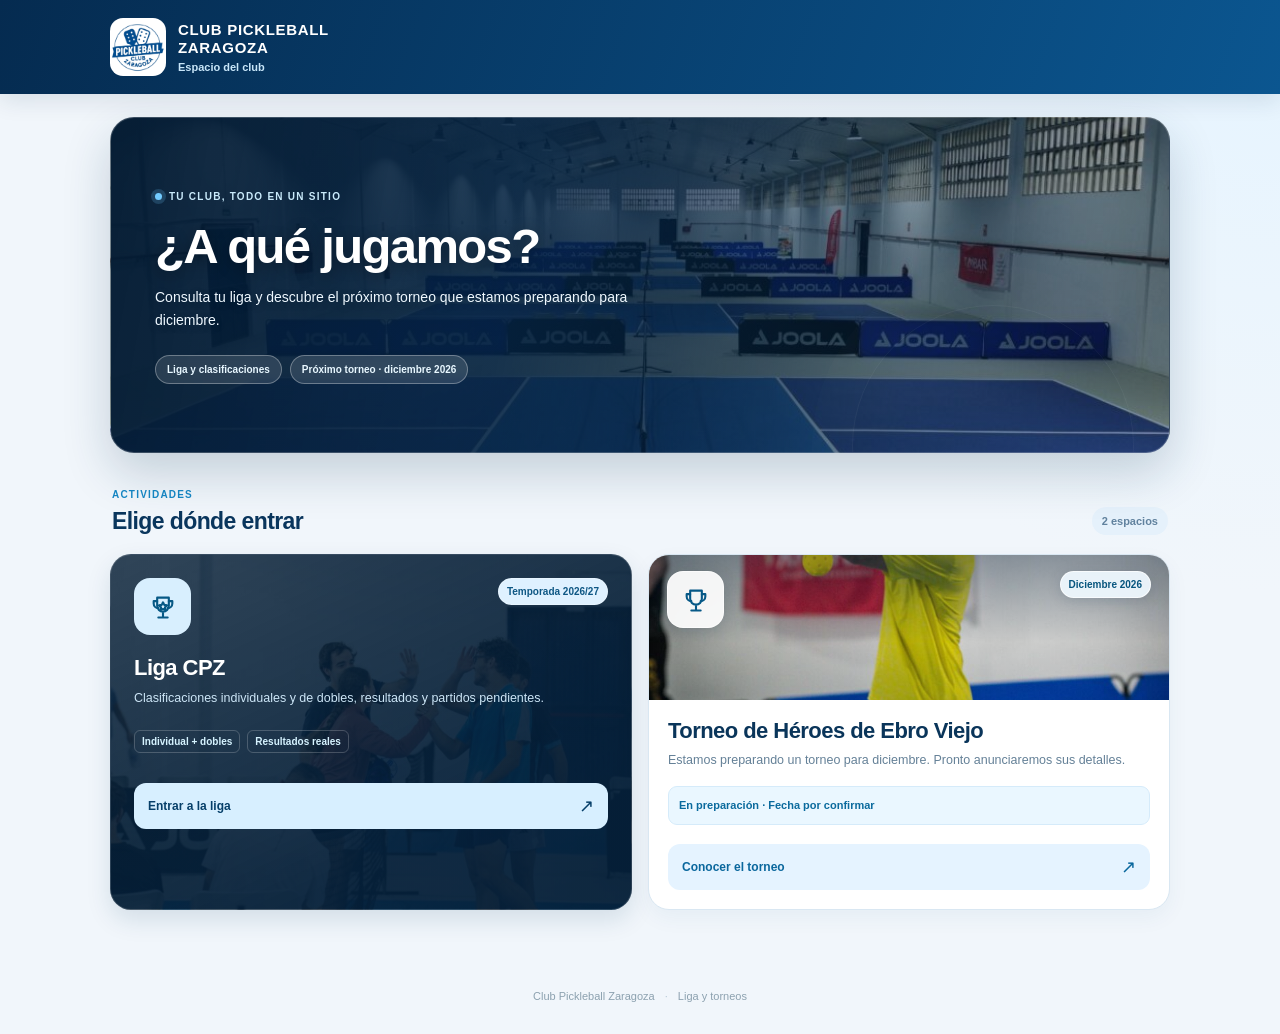
==== club-portal.html @ b6469f35 "feat(lab): select court-specific groups with league-style standings and 20 minute sample match slots" ====
<!doctype html>
<html lang="es">
<head>
<meta charset="utf-8">
<meta name="viewport" content="width=device-width, initial-scale=1, viewport-fit=cover">
<meta name="theme-color" content="#073e70">
<meta name="robots" content="noindex,nofollow,noarchive">
<title>Club Pickleball Zaragoza · Actividades</title>
<link rel="stylesheet" href="./club-portal.css">
<script defer src="./lab-data.js"></script>
<script defer src="./tournament-groups.js"></script>
<script defer src="./ranking-engine.js"></script>
<script defer src="./club-portal.js"></script>
</head>
<body>
<header class="site-top">
  <div class="top-inner">
    <a class="brand" href="#inicio" aria-label="Ir al inicio del club">
      <span class="brand-image"><img src="./lab-assets/escudo-cpz.webp" alt="" onerror="this.hidden=true;this.parentElement.textContent='CPZ'"></span>
      <span class="brand-text"><strong>CLUB PICKLEBALL<br>ZARAGOZA</strong><small>Espacio del club</small></span>
    </a>
  </div>
</header>
<main class="shell">
  <section id="homeScreen" class="screen">
    <div class="hero">
      <div class="hero-content">
        <span class="eyebrow"><span class="pulse"></span> TU CLUB, TODO EN UN SITIO</span>
        <h1>¿A qué jugamos?</h1>
        <p>Consulta tu liga y descubre el próximo torneo que estamos preparando para diciembre.</p>
        <div class="hero-badges"><span>Liga y clasificaciones</span><span>Próximo torneo · diciembre 2026</span></div>
      </div>
      <div class="hero-art" aria-hidden="true">
        <svg viewBox="0 0 190 190" width="178" height="178" fill="none">
          <circle cx="95" cy="95" r="82" stroke="#ffffff38" stroke-width="2"/>
          <circle cx="95" cy="95" r="59" stroke="#ffffff25" stroke-width="2"/>
          <path d="M55 138L94 99" stroke="#ecfbff" stroke-width="11" stroke-linecap="round"/>
          <rect x="79" y="34" width="72" height="72" rx="26" transform="rotate(28 79 34)" fill="#a2f272" stroke="#ffffff8a" stroke-width="3"/>
          <g fill="#0b4f78" opacity=".62">
            <circle cx="90" cy="60" r="4"/><circle cx="109" cy="69" r="4"/><circle cx="71" cy="79" r="4"/><circle cx="90" cy="88" r="4"/><circle cx="109" cy="98" r="4"/>
          </g>
          <circle cx="149" cy="142" r="19" fill="#ffdf58"/><path d="M137 138l20 10m-18 2 14-18" stroke="#e3b838" stroke-width="2" stroke-linecap="round"/>
        </svg>
      </div>
    </div>
    <div class="section-heading">
      <div><span class="small-label">ACTIVIDADES</span><h2>Elige dónde entrar</h2></div>
      <span class="section-counter">2 espacios</span>
    </div>
    <div class="service-grid">
      <article class="service-card league-card">
        <div class="service-top"><span class="service-icon league-icon" aria-hidden="true">
          <svg width="28" height="28" viewBox="0 0 24 24" fill="none" stroke="currentColor" stroke-width="1.8" stroke-linecap="round" stroke-linejoin="round"><path d="M8 21h8M12 17v4M7 4h10v7a5 5 0 0 1-10 0V4Z"/><path d="M7 7H4v2a4 4 0 0 0 4 4M17 7h3v2a4 4 0 0 1-4 4"/><path d="m12 8 1.1 2.2 2.4.4-1.8 1.7.4 2.4-2.1-1.1-2.1 1.1.4-2.4-1.8-1.7 2.4-.4Z"/></svg>
        </span><span class="card-tag green-tag">Temporada 2026/27</span></div>
        <h3>Liga CPZ</h3>
        <p>Clasificaciones individuales y de dobles, resultados y partidos pendientes.</p>
        <div class="service-meta"><span>Individual + dobles</span><span>Resultados reales</span></div>
        <button type="button" class="card-link" data-go="liga">Entrar a la liga <span aria-hidden="true">↗</span></button>
      </article>
      <article class="service-card tournament-card">
        <div class="service-top"><span class="service-icon tournament-icon" aria-hidden="true">
          <svg width="28" height="28" viewBox="0 0 24 24" fill="none" stroke="currentColor" stroke-width="1.8" stroke-linecap="round" stroke-linejoin="round"><path d="M8 21h8M12 17v4M7 4h10v7a5 5 0 0 1-10 0V4Z"/><path d="M7 7H4v2a4 4 0 0 0 4 4M17 7h3v2a4 4 0 0 1-4 4"/></svg>
        </span><span class="card-tag blue-tag">Diciembre 2026</span></div>
        <h3>Torneo de Héroes de Ebro Viejo</h3>
        <p>Estamos preparando un torneo para diciembre. Pronto anunciaremos sus detalles.</p>
        <p class="activity-date">En preparación · Fecha por confirmar</p>
        <button type="button" class="card-link" data-go="torneo">Conocer el torneo <span aria-hidden="true">↗</span></button>
      </article>
    </div>
  </section>

  <section id="areaScreen" class="screen" hidden>
    <a href="#inicio" class="back-link"><span aria-hidden="true">←</span> Volver a actividades</a>
    <div class="area-hero">
      <div class="area-emblem" id="areaEmblem" aria-hidden="true">🏆</div>
      <div><span id="areaEyebrow" class="small-label">ACTIVIDAD DEL CLUB</span><h1 id="areaTitle">Actividad</h1><p id="areaDescription"></p></div>
    </div>
   <div id="leaguePlayer" class="module-panel" hidden>
     <div class="feature-strip"><span class="feature-icon">🏆</span><div><strong>Clasificaciones y resultados</strong><p>Consulta la liga individual y de dobles, los marcadores por set y los próximos enfrentamientos.</p></div></div>
     <a class="primary-action full" href="./liga.html">Abrir clasificaciones y resultados <span aria-hidden="true">↗</span></a>
   </div>
    <div id="tournamentPanel" class="module-panel tournament-panel" hidden>
      <div class="tournament-overview">
        <span class="small-label">PRÓXIMO TORNEO · DICIEMBRE 2026</span>
        <h2>Torneo de Héroes de Ebro Viejo</h2>
        <p>Una nueva cita para disfrutar del pickleball. Descubre los grupos y la información del torneo.</p>
      </div>
      <div class="tournament-detail-grid">
        <div class="tournament-detail"><span>Cuándo</span><strong>Diciembre de 2026</strong><small>Día y horario por confirmar</small></div>
        <div class="tournament-detail"><span>Grupos y pistas</span><strong>7 grupos de 4</strong><small>Pistas 1 a 7</small></div>
        <div class="tournament-detail"><span>Horarios de ejemplo</span><strong>09:00–11:00</strong><small>6 partidos de 20 min por pista</small></div>
        <div class="tournament-detail"><span>Inscripciones</span><strong>Aún no abiertas</strong><small>Participantes de ejemplo</small></div>
      </div>
      <section class="tournament-groups-section" aria-labelledby="tournamentGroupsTitle">
        <div class="tournament-groups-heading">
          <div><span class="small-label">FASE DE GRUPOS</span><h3 id="tournamentGroupsTitle">Clasificación y partidos</h3></div>
          <span class="tournament-count">7 grupos · 7 pistas</span>
        </div>
        <div class="tournament-select-row">
          <label for="tournamentGroupSelect">Selecciona un grupo</label>
          <select id="tournamentGroupSelect" aria-label="Seleccionar grupo y pista"></select>
        </div>
        <p class="tournament-explanation">Horarios orientativos desde las 09:00 · Fecha por confirmar · Clasificación sin resultados.</p>
        <div id="tournamentGroups" class="tournament-group-detail" aria-live="polite"></div>
      </section>
    </div>
  </section>
</main>
<footer class="site-footer">Club Pickleball Zaragoza <span>·</span> Liga y torneos</footer>
</body>
</html>
---- club-portal.css ----
:root{
 --navy:#073861;--deep:#052b4e;--blue:#057ac8;--ink:#123b5b;--muted:#668399;--line:#dbe8f2;
 --lime:#b7f47d;--bg:#f1f6fb;--white:#fff;
 font-family:Inter,ui-sans-serif,-apple-system,BlinkMacSystemFont,"Segoe UI",sans-serif;
 color:var(--ink);background:var(--bg);font-synthesis:none
}
*{box-sizing:border-box}
html{scroll-behavior:smooth}
body{margin:0;min-height:100vh;background:radial-gradient(circle at top right,#e5f4ff 0%,transparent 36%),#f1f6fb}
a{color:inherit}button,input{font:inherit}button{cursor:pointer}button:disabled{opacity:.58;cursor:not-allowed}
:focus-visible{outline:3px solid #3aabed;outline-offset:3px}
[hidden]{display:none!important}
.site-top{background:linear-gradient(110deg,#052b50,#0b5690);box-shadow:0 7px 22px #052c4b1c;color:white}
.top-inner{max-width:1110px;margin:auto;padding:18px 25px;display:flex;align-items:center;justify-content:space-between;gap:10px}
.brand{display:flex;align-items:center;gap:12px;text-decoration:none;min-width:0}
.brand-image{display:grid;place-items:center;flex-shrink:0;width:56px;height:58px;background:white;border-radius:13px;color:#146497;font-size:19px;font-weight:950;overflow:hidden}
.brand-image img{height:100%;width:100%;object-fit:contain}
.brand-text{min-width:0;display:grid;gap:4px}
.brand-text strong{font-size:15px;line-height:1.2;letter-spacing:.045em;font-weight:950}
.brand-text small{font-size:11px;color:#c8e6f9;font-weight:650}
.lab-pill{font-size:10px;font-weight:900;letter-spacing:.07em;background:#d8f6ff;color:#065883;padding:8px 10px;border-radius:100px;white-space:nowrap}
.demo-banner{max-width:1110px;margin:15px auto 0;padding:10px 15px;background:#fff8e7;border:1px solid #f0dda6;color:#7b5b19;border-radius:10px;font-size:11px;line-height:1.55}
.demo-banner strong{font-weight:900}
.shell{max-width:1110px;margin:0 auto;padding:23px 25px 60px;min-height:calc(100vh - 200px)}
.hero{position:relative;overflow:hidden;display:flex;align-items:center;justify-content:space-between;gap:15px;background:linear-gradient(118deg,#052b53 0%,#07518d 63%,#077abb 100%);color:white;border-radius:24px;padding:36px 38px;box-shadow:0 14px 34px #0a52851d}
.hero:after{content:"";position:absolute;right:35px;bottom:-135px;border:1px solid #ffffff24;border-radius:50%;height:280px;width:280px;box-shadow:0 0 0 40px #ffffff09}
.hero-content{z-index:1;position:relative;max-width:580px}
.eyebrow{display:inline-flex;align-items:center;gap:7px;font-size:10px;letter-spacing:.125em;font-weight:950;color:#c9eafb}
.pulse{display:inline-block;width:7px;height:7px;border-radius:50%;background:#baff7a;box-shadow:0 0 0 4px #baff7a25}
.hero h1{font-size:clamp(28px,4.5vw,49px);line-height:1.05;letter-spacing:-1.65px;margin:17px 0 13px;font-weight:950}
.hero p{margin:0;font-size:14px;line-height:1.65;color:#d2eafd;max-width:505px}
.hero-badges{display:flex;flex-wrap:wrap;gap:8px;margin-top:23px}
.hero-badges span{display:inline-flex;padding:8px 11px;background:#ffffff1a;border:1px solid #ffffff26;border-radius:999px;font-size:10px;font-weight:800;color:#e8f7ff}
.hero-art{position:relative;z-index:1;flex-shrink:0;transform:rotate(-7deg)}
.section-heading{display:flex;justify-content:space-between;align-items:end;gap:10px;margin:31px 2px 19px}
.small-label{font-size:10px;font-weight:900;letter-spacing:.12em;color:#1587c5}
.section-heading h2{font-size:23px;letter-spacing:-.6px;margin:6px 0 0;color:#0a365d}
.section-counter{font-size:11px;color:#61829e;font-weight:800;background:#e5f1fb;padding:8px 10px;border-radius:999px}
.service-grid{display:grid;grid-template-columns:repeat(2,minmax(0,1fr));gap:16px}
.service-card{min-width:0;display:flex;flex-direction:column;align-items:stretch;border:1px solid #d9e7f2;background:#fff;border-radius:21px;box-shadow:0 8px 21px #0c466d0d;padding:23px;transition:transform .18s,box-shadow .18s}
.service-card:hover{transform:translateY(-2px);box-shadow:0 13px 31px #0c466d1c}
.service-top{display:flex;justify-content:space-between;align-items:start;gap:10px}
.service-icon{display:grid;place-items:center;width:57px;height:57px;border-radius:16px;background:#e9f4ff;color:#086fae}
.league-icon{background:#c4f6a1;color:#0b5672}
.tuesday-icon{background:#def2ff;color:#0878ba}
.thursday-icon{background:#e8e4ff;color:#6553b6}
.card-tag{font-size:10px;font-weight:900;white-space:nowrap;padding:7px 8px;border-radius:100px}
.green-tag{background:#ffffff23;color:#e2facd;border:1px solid #ffffff25}
.blue-tag{background:#e8f6ff;color:#0e6c9e}
.violet-tag{background:#f1efff;color:#6752ab}
.service-card h3{font-size:22px;letter-spacing:-.55px;margin:20px 0 7px;color:#0a355a}
.service-card p{font-size:12.5px;line-height:1.7;color:#648097;margin:0}
.service-card.league-card{background:linear-gradient(148deg,#074275,#073057);border-color:#074275}
.league-card h3{color:#fff}
.league-card p{color:#cde6f7}
.service-meta{display:flex;flex-wrap:wrap;gap:7px;margin:21px 0 0}
.service-meta span{color:#d6f3ff;border:1px solid #ffffff33;border-radius:6px;padding:5px 7px;font-size:10px;font-weight:750}
.service-card .activity-date{margin:18px 0 0;color:#0a6a9d;font-size:11px;font-weight:900;padding:9px 10px;background:#ecf8ff;border-radius:9px}
.card-link{margin-top:auto;display:flex;align-items:center;justify-content:space-between;min-height:47px;width:100%;padding:12px 14px;border:0;border-radius:12px;background:#e5f3ff;color:#0a679d;font-size:12px;font-weight:900;text-align:left}
.service-card:not(.league-card) .card-link{margin-top:21px}
.league-card .card-link{margin-top:30px;background:#b9f587;color:#063c4d}
.card-link span{font-size:18px}
.card-link:hover{filter:brightness(.97)}
.home-footer{display:flex;align-items:center;gap:9px;margin:19px 4px 0;color:#8197a8;font-size:11px;line-height:1.5}
.footer-dot{width:6px;height:6px;border-radius:50%;background:#a5b9c9;flex-shrink:0}
.back-link{display:inline-flex;align-items:center;gap:8px;text-decoration:none;color:#2a729e;font-size:12px;font-weight:900;margin:7px 0 20px;padding:8px 0}
.back-link span{font-size:20px;line-height:1}
.area-hero{display:flex;align-items:center;gap:18px;padding:24px;background:#fff;border:1px solid #d7e8f5;border-radius:18px;box-shadow:0 7px 20px #0e47700c}
.area-emblem{display:grid;place-items:center;flex-shrink:0;width:70px;height:70px;background:#e8f5ff;color:#0c679e;border-radius:18px;font-size:28px}
.area-hero h1{font-size:clamp(23px,3.5vw,32px);line-height:1.17;margin:7px 0;color:#103b60;letter-spacing:-.7px}
.area-hero p{font-size:12px;line-height:1.55;color:#6b879e;margin:0}
.role-switch{display:grid;grid-template-columns:1fr 1fr;gap:7px;padding:6px;margin:19px 0 15px;background:#e5eff8;border-radius:14px}
.role-button{display:flex;align-items:center;justify-content:center;gap:8px;min-height:48px;background:transparent;border:1px solid transparent;border-radius:10px;color:#52738b;font-size:13px;font-weight:900}
.role-button.is-active{background:#fff;color:#096fad;box-shadow:0 3px 11px #0c567414;border-color:#d5e6f1}
.demo-suffix{font-size:9px;color:#738ca0;background:#eaf3f8;border-radius:999px;padding:3px 6px}
.module-panel{border:1px solid #dce9f3;border-radius:18px;background:#fff;padding:25px;box-shadow:0 7px 21px #1247750c}
.feature-strip{display:flex;align-items:start;gap:15px;background:#edf8ff;border:1px solid #d5e9f7;padding:18px;border-radius:13px;margin-bottom:20px}
.feature-icon{font-size:28px;line-height:1}
.feature-strip strong{color:#0a4a78;font-size:15px}
.feature-strip p{margin:6px 0 0;color:#5a7a92;font-size:12px;line-height:1.65}
.primary-action{border:0;border-radius:11px;background:linear-gradient(120deg,#0773b9,#0a91d7);color:white;text-decoration:none;display:inline-flex;align-items:center;justify-content:center;gap:9px;min-height:47px;padding:13px 20px;font-weight:900;font-size:12px;box-shadow:0 6px 16px #058ac329}
.primary-action:hover{filter:brightness(.97)}
.primary-action.full{width:100%;font-size:13px}
.micro-note{color:#758da0;font-size:11px;line-height:1.65;margin:15px 0 0}
.panel-heading .small-label{display:block}
.panel-heading h2{font-size:22px;margin:7px 0 9px;color:#0c3d63}
.panel-heading p{font-size:12px;line-height:1.65;color:#67839a;margin:0 0 20px}
.password-preview{display:grid;gap:7px;background:#f2f7fb;padding:17px;border-radius:11px}
.password-preview label,.signup-form label,.admin-form label{font-size:12px;font-weight:900;color:#214f70}
input{min-width:0;width:100%;border:1.5px solid #cbddeb;background:#fff;border-radius:10px;min-height:47px;padding:11px 13px;outline:none;color:#133f5d;font-size:15px}
input:focus{border-color:#258ecd;box-shadow:0 0 0 3px #0c92cf19}
input:disabled{background:#e5edf3;color:#7e95a7}
.not-active{font-size:10px;font-weight:850;color:#89611d}
.preview-features{display:flex;flex-wrap:wrap;gap:8px;margin:20px 0 0}
.preview-features span{font-size:10px;font-weight:800;color:#427494;padding:9px 10px;border:1px dashed #c0dcee;background:#f8fbfe;border-radius:8px}
.session-summary{position:relative;overflow:hidden;background:linear-gradient(135deg,#073c68,#0e79b5);color:white;border-radius:15px;padding:23px;margin-bottom:22px}
.session-summary .small-label{color:#b3e5ff}
.session-summary h2{font-size:28px;margin:10px 0 6px;letter-spacing:-.6px;color:#fff}
.session-time{font-size:12px;color:#e1f2ff;margin:0 0 18px}
.count-pill{display:inline-block;background:#ffffff25;color:#fff;font-size:10px;font-weight:900;border:1px solid #ffffff2c;border-radius:999px;padding:7px 10px}
.signup-form{margin:0}
.signup-form>label{display:block;font-size:17px;color:#103d61;margin-bottom:5px}
.signup-form>p:not(.feedback){font-size:12px;color:#607e94;margin:0 0 15px}
.form-row{display:grid;grid-template-columns:minmax(0,1fr) auto;gap:9px}
.form-row .primary-action{white-space:nowrap}
.feedback{min-height:16px;font-size:11px;font-weight:800;line-height:1.5;margin:10px 0 0;color:#187e4e}
.feedback.is-error{color:#af514f}
.attendee-section{margin-top:25px;border-top:1px solid #e7eff5;padding-top:18px}
.attendee-heading{display:flex;align-items:center;justify-content:space-between;gap:7px}
.attendee-heading h3{font-size:15px;color:#173d60;margin:0}
.attendee-heading>span{font-size:11px;font-weight:900;background:#edf6ff;color:#096aa8;border-radius:100px;padding:6px 10px}
.attendee-list{display:grid;gap:7px;margin-top:13px}
.attendee-row{display:flex;justify-content:space-between;align-items:center;gap:10px;border:1px solid #e2edf5;border-radius:10px;padding:10px 12px;background:#fbfdff;color:#234f6c;font-size:12px;font-weight:800}
.attendee-identity{display:flex;align-items:center;gap:10px;min-width:0;overflow-wrap:anywhere}
.attendee-number{display:grid;place-items:center;flex-shrink:0;border-radius:7px;width:27px;height:27px;font-size:11px;font-weight:950;background:#e8f4fc;color:#1380b8}
.attendee-empty{border:1px dashed #c9dcea;padding:18px 14px;border-radius:11px;text-align:center;color:#8399aa;background:#fbfdff;font-size:12px;line-height:1.65}
.remove-person{font-size:10px;background:#fff2f2;color:#ac5151;padding:7px 9px;border:1px solid #f1d5d5;border-radius:8px;font-weight:850;white-space:nowrap}
.security-note{display:grid;gap:5px;background:#fff8e7;border:1px solid #f0dfa9;padding:13px;border-radius:10px;margin:17px 0 21px;color:#7d6022;font-size:11px;line-height:1.55}
.admin-form{display:grid;gap:16px}
.form-grid{display:grid;grid-template-columns:1fr 1fr;gap:12px}
.form-grid label{display:grid;gap:7px}
.admin-form .primary-action{justify-self:start}
.site-footer{max-width:1110px;margin:0 auto;padding:20px 25px 32px;color:#8ca1af;font-size:11px;text-align:center}
.site-footer span{margin:0 7px;color:#b6c9d6}
@media(max-width:900px){.hero-art svg{width:135px;height:135px}.service-grid{gap:11px}.service-card{padding:19px}.service-card h3{font-size:19px}.card-tag{font-size:9px}}
@media(max-width:700px){
 .top-inner{padding:12px 15px}
 .brand-image{width:46px;height:48px;border-radius:11px}
 .brand-text strong{font-size:11px;letter-spacing:.03em}
 .brand-text small{font-size:10px}
 .lab-pill{font-size:9px;padding:7px 8px}
 .demo-banner{margin:12px 12px 0;padding:9px 11px;font-size:10px}
 .shell{padding:13px 12px 35px}
 .hero{min-height:193px;padding:24px 22px;border-radius:19px}
 .hero-content{max-width:100%}
 .hero h1{font-size:31px;letter-spacing:-1.2px;margin:12px 0 10px}
 .hero p{font-size:12px;line-height:1.6;max-width:320px}
 .hero-badges{gap:6px;margin-top:16px}
 .hero-badges span{font-size:9px;padding:6px 9px}
 .hero-art{display:none}
 .section-heading{margin:24px 1px 14px}
 .section-heading h2{font-size:20px}
 .service-grid{grid-template-columns:1fr;gap:12px}
 .service-card{padding:18px;border-radius:16px}
 .service-card h3{font-size:21px;margin:13px 0 6px}
 .service-card p{font-size:12px}
 .service-icon{width:46px;height:46px;border-radius:13px}
 .service-icon svg{width:23px;height:23px}
 .service-card .activity-date{margin:10px 0 0}
 .service-card:not(.league-card) .card-link,.league-card .card-link{margin-top:15px}
 .service-meta{margin:13px 0 0}
 .card-link{min-height:44px}
 .back-link{margin:0 0 11px}
 .area-hero{padding:17px;gap:12px}
 .area-emblem{width:52px;height:52px;border-radius:13px;font-size:23px}
 .area-hero h1{font-size:23px;margin:5px 0}
 .area-hero p{font-size:11px}
 .role-switch{gap:4px;margin:13px 0}
 .role-button{min-height:48px;font-size:11px;gap:5px}
 .role-button svg{width:17px;height:17px}
 .module-panel{padding:17px;border-radius:15px}
 .form-row{grid-template-columns:1fr}
 .form-row .primary-action{width:100%}
 .form-grid{grid-template-columns:1fr}
 .session-summary{padding:20px}
 .session-summary h2{font-size:24px}
 .site-footer{padding:18px 12px 30px;font-size:10px}
}
@media(prefers-reduced-motion:reduce){*,*:before,*:after{scroll-behavior:auto!important;transition:none!important}}


/* Portada fotográfica · imágenes reales publicadas por Club Pickleball Zaragoza.
   Las fotos son decorativas y los fondos degradados actúan como respaldo. */
.hero{
 min-height:325px;
 padding:48px 44px;
 background-color:#063e67;
 background-image:linear-gradient(100deg,rgba(3,27,51,.96) 0%,rgba(4,35,66,.87) 38%,rgba(4,37,66,.43) 75%,rgba(3,33,57,.26) 100%),url("./lab-assets/pistas-cpz.jpg");
 background-position:center,center 48%;
 background-size:cover;
 border:1px solid #ffffff35;
 box-shadow:0 20px 48px #0d395333;
}
.hero:after{opacity:.35}
.hero-content{max-width:610px}
.hero h1{text-shadow:0 3px 16px #0005}
.hero p{color:#eff8ff;text-shadow:0 2px 7px #0923377a}
.hero-badges span{background:#ffffff1f;border:1px solid #ffffff50;backdrop-filter:blur(5px);-webkit-backdrop-filter:blur(5px)}
.hero-art{display:none}
.service-card{overflow:hidden}
.service-card.league-card{
 background-color:#07365b;
 background-image:linear-gradient(155deg,rgba(4,30,54,.80),rgba(4,31,57,.94) 73%),url("./lab-assets/partidos-cpz.jpg");
 background-position:center,center 36%;
 background-size:cover;
 border-color:#ffffff29;
 box-shadow:0 10px 25px #063e5c20;
}
.service-card.league-card .service-top,.service-card.league-card h3,.service-card.league-card p,.service-card.league-card .service-meta,.service-card.league-card .card-link{position:relative}
.service-card.league-card .service-icon{background:#b7f47dde;color:#103e59;backdrop-filter:blur(5px)}
.service-card.league-card .card-link{background:#b8f37e;color:#063e51}
.service-card:not(.league-card){padding:0}
.service-card:not(.league-card) .service-top{
 min-height:142px;
 padding:16px 18px;
 align-items:flex-start;
 background-color:#d4e8f3;
 background-position:center;
 background-size:cover;
}
.service-card.tournament-card .service-top{
 background-image:linear-gradient(180deg,rgba(3,29,57,.36),rgba(3,29,57,.03) 60%,rgba(3,29,57,.12)),url("./lab-assets/alquiler-cpz.jpg");
 background-position:center,center 46%;
}
.service-card:not(.league-card) .service-icon{
 background:#ffffffeb;
 color:#075987;
 border:1px solid #fff9;
 backdrop-filter:blur(5px);
 box-shadow:0 5px 18px #00253d29;
}
.service-card:not(.league-card) .card-tag{
 background:#eff9ffed;
 color:#07557e;
 border:1px solid #ffffffb5;
 box-shadow:0 3px 14px #062b4e25;
 backdrop-filter:blur(5px);
}
.service-card:not(.league-card) h3{margin:18px 19px 6px}
.service-card:not(.league-card)>p{margin-left:19px;margin-right:19px}
.service-card:not(.league-card) .activity-date{
 margin:15px 19px 0;
 background:#eaf7ff;
 border:1px solid #d5ebfa;
}
.service-card:not(.league-card) .card-link{width:calc(100% - 38px);margin:19px 19px 19px}
.service-card:not(.league-card) .card-link:hover{background:#d3ecff}
@media(max-width:700px){
 .hero{min-height:229px;padding:25px 21px;background-position:center,63% 50%;
 background-image:linear-gradient(92deg,rgba(3,24,47,.94) 0%,rgba(4,34,62,.84) 50%,rgba(4,31,53,.35) 100%),url("./lab-assets/pistas-cpz.jpg")}
 .hero h1{max-width:280px;text-shadow:0 3px 12px #0008}
 .hero p{max-width:295px;color:#f5fbff}
 .service-card:not(.league-card) .service-top{min-height:127px;padding:14px 16px}
 .service-card:not(.league-card) h3{margin:15px 17px 5px}
 .service-card:not(.league-card)>p{margin-left:17px;margin-right:17px}
 .service-card:not(.league-card) .activity-date{margin:12px 17px 0}
 .service-card:not(.league-card) .card-link{width:calc(100% - 34px);margin:15px 17px 17px}
 .service-card.league-card{min-height:246px;background-position:center,center 45%}
}
@media(prefers-reduced-transparency:reduce){
 .hero-badges span,.service-card:not(.league-card) .service-icon,.service-card:not(.league-card) .card-tag{backdrop-filter:none;-webkit-backdrop-filter:none}
}

/* Mantenimiento: imágenes locales con encuadre estable y fondos de reserva. */
.hero{height:336px;min-height:0;background-color:#103c62;background-size:cover}
.service-card.league-card{min-height:320px;background-color:#103c62;background-size:cover}
.service-card:not(.league-card) .service-top{height:145px;min-height:0;background-color:#b6cede;background-size:cover}
.service-card .card-link,.back-link,.remove-person{min-height:44px}
.pulse{background:#72cbff;box-shadow:0 0 0 4px #72cbff30}
.league-icon,.service-card.league-card .service-icon{background:#d8effe;color:#075985}
.league-card .card-link,.service-card.league-card .card-link{background:#d7efff;color:#063f69}
.green-tag{background:#dff1ff;color:#0e5784;border-color:#ffffff3d}
@media(max-width:700px){
 .hero{height:244px;min-height:0}
 .service-card.league-card{min-height:265px}
 .service-card:not(.league-card) .service-top{height:129px;min-height:0}
}
@media(prefers-color-scheme:dark){
 :root{color-scheme:dark;--bg:#0d1b2a;--ink:#e7f3fd;--muted:#9db6c8;--line:#29465c}
 body{background:#0e1b29;color:#e7f3fd}
 .demo-banner{background:#3e321b;border-color:#776035;color:#ffdfa0}
 .hero{background-color:#123452}
 .section-heading h2,.area-hero h1,.panel-heading h2,.attendee-heading h3{color:#f0f7ff}
 .section-counter{color:#c4dbeb;background:#223a50}
 .service-card:not(.league-card),.area-hero,.module-panel{background:#152a3d;border-color:#2d4b62;color:#e7f3fd;box-shadow:0 5px 16px #0003}
 .service-card:not(.league-card) h3,.signup-form>label{color:#f2f9ff}
 .service-card:not(.league-card) p,.area-hero p,.panel-heading p,.micro-note,.signup-form>p:not(.feedback){color:#abc2d2}
 .service-card:not(.league-card) .activity-date{color:#bfddf3;background:#243f53;border-color:#38566b}
 .service-card:not(.league-card) .card-link,.role-button.is-active{background:#244a68;color:#e4f4ff}
 .service-icon{background:#264b69;color:#bddff8}
 .role-switch{background:#1b344a}
 .role-button{color:#b1cad9}
 .role-button.is-active{border-color:#3b6582;box-shadow:none}
 .demo-suffix{background:#36516a;color:#e6f2fb}
 .feature-strip{background:#18374e;border-color:#315c78}
 .feature-strip strong{color:#e0f4ff}
 .feature-strip p{color:#a9c7da}
 .password-preview,.attendee-row,.attendee-empty{background:#1c3449;border-color:#35516a;color:#d9ecfa}
 .password-preview label,.signup-form label,.admin-form label{color:#d8efff}
 .preview-features span,.not-active{color:#bcd3e3}
 .preview-features span{background:#203a50;border-color:#35566e}
 .session-summary{background:linear-gradient(135deg,#103352,#174f77)}
 .count-pill{color:#eaf6ff}
 input{background:#142b3e;border-color:#426179;color:#f1f9ff}
 input:disabled{background:#1a2c3e;color:#99b0c1}
 .attendee-section{border-color:#34526b}
 .attendee-heading>span,.attendee-number{background:#264e6c;color:#d7efff}
 .remove-person{background:#382c36;color:#ffceca;border-color:#6e4852}
 .security-note{background:#3b321e;border-color:#75613f;color:#f6dfa7}
 .site-footer{color:#94adc0}
 .feedback{color:#a4e3be}
 .feedback.is-error{color:#f8b6b0}
}

/* Un solo azul de marca; feedback también legible sin códigos verde/rojo. */
.back-link{min-height:44px;display:inline-flex;align-items:center}
.feedback{color:#196b9c}
.feedback.is-error{color:#7b612e}
.remove-person{min-height:44px;background:#e7f2fa;color:#145a8c;border-color:#b9d8eb}
@media(prefers-color-scheme:dark){
 .feedback{color:#aedafa}
 .feedback.is-error{color:#f0d69a}
 .remove-person{background:#284761;color:#d7edff;border-color:#466e8b}
}

/* Próximo torneo, sin inscripciones ni fechas ficticias. */
.tournament-card .activity-date{font-weight:850}
.tournament-panel{margin-top:19px}
.tournament-overview{padding:21px 22px;border-radius:15px;background:linear-gradient(125deg,#063e6b,#11699b);color:white}
.tournament-overview .small-label{color:#c6eaff}
.tournament-overview h2{font-size:clamp(22px,3.5vw,30px);line-height:1.2;letter-spacing:-.6px;margin:9px 0 10px;color:white}
.tournament-overview p{font-size:12.5px;line-height:1.7;color:#e2f3fe;max-width:670px;margin:0}
.tournament-detail-grid{display:grid;grid-template-columns:repeat(3,minmax(0,1fr));gap:12px;margin-top:17px}
.tournament-detail{display:grid;align-content:start;gap:9px;padding:18px 16px;border:1px solid #dcebf6;border-radius:13px;background:#f7fbff}
.tournament-detail span{font-size:10px;text-transform:uppercase;letter-spacing:.08em;font-weight:900;color:#237aaf}
.tournament-detail strong{font-size:15px;color:#123f64;line-height:1.3}
.tournament-detail small{font-size:11px;line-height:1.55;color:#69869c}
.tournament-note{margin-top:19px}
@media(max-width:700px){.tournament-overview{padding:19px 17px}.tournament-detail-grid{grid-template-columns:1fr;gap:9px}.tournament-detail{padding:15px 16px;gap:5px}}
@media(prefers-color-scheme:dark){.tournament-detail{background:#1c3449;border-color:#35566e}.tournament-detail strong{color:#f0f8ff}.tournament-detail span{color:#92ceef}.tournament-detail small{color:#abc8dc}}

/* Maqueta del torneo: 7 grupos de 4, participantes de referencia y ficticios. */
.tournament-groups-section{margin-top:27px;border-top:1px solid #e1edf6;padding-top:24px}
.tournament-groups-heading{display:flex;align-items:center;justify-content:space-between;gap:12px}
.tournament-groups-heading h3{font-size:21px;line-height:1.25;color:#113e61;margin:6px 0 0}
.tournament-count{padding:8px 11px;border-radius:999px;background:#edf5fd;color:#176b9d;font-size:11px;font-weight:850;white-space:nowrap}
.tournament-explanation{margin:15px 0 19px;color:#5e7e95;font-size:12.5px;line-height:1.7}
.tournament-groups-grid{display:grid;grid-template-columns:repeat(2,minmax(0,1fr));gap:13px}
.tournament-group-card{min-width:0;border:1px solid #dce9f4;border-radius:14px;overflow:hidden;background:#fbfdff}
.tournament-group-top{display:flex;justify-content:space-between;align-items:center;gap:10px;background:#e8f3fc;padding:13px 16px}
.tournament-group-top h4{font-size:16px;margin:0;color:#0b4c79}
.tournament-group-size{font-size:10px;font-weight:800;color:#4d7b9c}
.tournament-people{list-style:decimal;margin:0;padding:7px 15px 10px 37px}
.tournament-person{padding:10px 0;border-bottom:1px solid #e4edf4;font-size:12px;color:#204d6b;line-height:1.45}
.tournament-person:last-child{border:0}
.tournament-person-name{font-weight:800}
.tournament-person-kind{display:inline-block;margin-left:8px;font-size:9px;font-weight:850;padding:3px 6px;border-radius:999px;color:#276788;background:#e6f3fc;vertical-align:middle}
.tournament-person-kind.is-fictional{color:#7a4b84;background:#f7eaf8}
.tournament-legend{display:flex;flex-wrap:wrap;gap:8px;margin:14px 0 0;color:#5e7e95;font-size:10px}
.tournament-legend span{padding:5px 9px;border-radius:999px;background:#e6f3fc;color:#276788;font-weight:800}
.tournament-legend .legend-fictional{background:#f7eaf8;color:#7a4b84}
.tournament-error{grid-column:1/-1;padding:17px;background:#fff6ea;color:#735425;border-radius:10px}
@media(max-width:700px){.tournament-groups-grid{grid-template-columns:1fr}.tournament-groups-heading{align-items:start;flex-direction:column}.tournament-count{white-space:normal}.tournament-group-top{padding:12px 14px}}
@media(prefers-color-scheme:dark){
 .tournament-groups-section{border-color:#34526b}
 .tournament-groups-heading h3{color:#ecf7ff}
 .tournament-count{background:#25475e;color:#d8ecff}
 .tournament-explanation{color:#b4cbdc}
 .tournament-group-card{background:#1b3245;border-color:#35536b}
 .tournament-group-top{background:#24475f}
 .tournament-group-top h4{color:#e0f3ff}
 .tournament-group-size{color:#bed8ea}
 .tournament-person{color:#e6f5fd;border-color:#385367}
 .tournament-person-kind,.tournament-legend span{background:#25516a;color:#d7f2ff}
 .tournament-person-kind.is-fictional,.tournament-legend .legend-fictional{background:#523650;color:#ffe2fc}
}

/* Vista pública: nombres limpios y grupos destacados, sin paneles de demostración. */
.tournament-groups-section{margin-top:24px}
.tournament-explanation{margin:11px 0 19px;font-size:11px;font-weight:700;color:#6c8aa2}
.tournament-group-card{box-shadow:0 5px 17px rgba(15,68,102,.07);background:#fff}
.tournament-group-top{background:linear-gradient(105deg,#e3f2ff,#f0f8ff);border-bottom:1px solid #d8eaf7}
.tournament-group-top h4{font-size:17px;letter-spacing:-.2px}
.tournament-people{padding:8px 19px 13px 40px}
.tournament-person{font-size:13px;padding:12px 0}
.tournament-person-name{font-size:13px}
@media(max-width:700px){.tournament-group-card{border-radius:13px}.tournament-people{padding:5px 15px 11px 38px}.tournament-person{padding:11px 0}}
@media(prefers-color-scheme:dark){.tournament-group-card{background:#1b3245}.tournament-group-top{background:linear-gradient(105deg,#224a67,#1c405b);border-bottom-color:#3a5b73}.tournament-explanation{color:#aec9dd}}

/* Grupos de torneo: una pista por grupo, clasificación y horario. */
.tournament-detail-grid{grid-template-columns:repeat(4,minmax(0,1fr))}
.tournament-select-row{display:grid;gap:8px;max-width:430px;margin:20px 0 12px}
.tournament-select-row label{font-size:12px;font-weight:900;color:#175279}
.tournament-select-row select{font:inherit;font-size:15px;font-weight:800;min-height:48px;width:100%;border:1px solid #bcd8ec;border-radius:10px;padding:11px 14px;background:#fff;color:#144866}
.tournament-group-detail{display:block}
.tournament-selected{border:1px solid #d7e8f5;border-radius:14px;background:#fff;overflow:hidden}
.tournament-selected-title{display:flex;justify-content:space-between;align-items:center;gap:12px;background:#e7f4fe;padding:18px}
.tournament-selected-title h4{font-size:22px;color:#0d4d79;margin:0}
.tournament-selected-title span{font-size:12px;color:#246a94;font-weight:850}
.tournament-ranking,.tournament-fixtures{padding:20px}
.tournament-ranking h5,.tournament-fixtures h5{font-size:17px;color:#10466b;margin:0 0 8px}
.tournament-ranking .tournament-explanation,.tournament-fixtures .tournament-explanation{margin:0 0 14px}
.tournament-ranking-wrap{border:1px solid #d9e8f3;border-radius:10px;overflow-x:auto}
.tournament-ranking-table{min-width:780px;width:100%;border-collapse:collapse;font-variant-numeric:tabular-nums}
.tournament-ranking-table th{background:#eaf4fc;text-align:center;color:#547892;padding:11px 6px;font-size:10px}
.tournament-ranking-table th:nth-child(2){text-align:left}
.tournament-ranking-table td{text-align:center;padding:10px 7px;font-size:11px;font-weight:800;border-top:1px solid #e5eef6;color:#204a68}
.tournament-ranking-table td.tournament-ranking-name{text-align:left;min-width:158px}
.tournament-ranking-name{font-weight:900;overflow-wrap:anywhere}
.tournament-info{display:inline-block;vertical-align:middle;margin-left:7px}
.tournament-info summary{display:inline-flex;justify-content:center;align-items:center;cursor:pointer;list-style:none;min-width:35px;height:35px;border:1px solid #c5ddeb;border-radius:9px;background:#e7f4fd;color:#1870a3;font-size:14px}
.tournament-info summary::-webkit-details-marker{display:none}
.tournament-info[open]{display:block;margin:7px 0 0}
.tournament-info p{font-size:10.5px;line-height:1.6;font-weight:500;color:#587c95;margin:6px 0 0;max-width:330px}
.tournament-ranking-mobile{display:none}
.tournament-fixtures{border-top:1px solid #dbeaf5}
.tournament-fixture-list{list-style:none;padding:0;margin:0;display:grid;gap:9px}
.tournament-fixture{display:grid;grid-template-columns:105px minmax(0,1fr) auto;align-items:center;gap:15px;padding:13px;border:1px solid #d9e9f5;border-radius:11px;background:#f9fcff}
.tournament-fixture-time{display:grid;gap:3px}
.tournament-fixture-time strong{font-size:16px;color:#0a6b9f;font-variant-numeric:tabular-nums}
.tournament-fixture-time small{font-size:10px;color:#63839c;font-weight:700}
.tournament-fixture-players{display:flex;align-items:center;gap:10px;overflow-wrap:anywhere}
.tournament-fixture-players strong{font-size:12px;font-weight:850;flex:1;min-width:0}
.tournament-fixture-players span{font-size:10px;color:#879fb3;font-weight:950}
.tournament-pending{font-size:10px;font-weight:800;padding:6px 9px;border-radius:999px;color:#668298;background:#edf2f7}
@media(max-width:950px){.tournament-detail-grid{grid-template-columns:repeat(2,minmax(0,1fr))}}
@media(max-width:700px){
 .tournament-detail-grid{grid-template-columns:1fr}
 .tournament-selected-title{padding:14px}
 .tournament-selected-title h4{font-size:20px}
 .tournament-selected-title span{font-size:10px}
 .tournament-ranking,.tournament-fixtures{padding:14px 11px}
 .tournament-ranking-wrap{display:none}
 .tournament-ranking-mobile{display:block;border:1px solid #dbeaf5;border-radius:10px;overflow:hidden}
 .tournament-ranking-mobile-head,.tournament-ranking-mobile-row{display:grid;grid-template-columns:25px minmax(0,1fr) 27px 27px 27px;gap:4px;align-items:center}
 .tournament-ranking-mobile-head{padding:10px 8px;background:#eaf4fc;color:#547994;font-size:9px;font-weight:900;text-align:center}
 .tournament-ranking-mobile-head span:nth-child(2){text-align:left}
 .tournament-ranking-mobile-card{padding:9px 8px;border-top:1px solid #e2edf5}
 .tournament-ranking-mobile-row{font-size:11px;text-align:center;font-weight:800}
 .tournament-ranking-mobile-row span:nth-child(2){text-align:left}
 .tournament-ranking-mobile-more{display:flex;flex-wrap:wrap;gap:8px;align-items:center;margin:7px 0 0 29px;padding-top:7px;border-top:1px dashed #e3edf4;font-size:10px;color:#66839a}
 .tournament-ranking-mobile-more .tournament-info{margin-left:0}
 .tournament-fixture{grid-template-columns:minmax(0,1fr) auto;gap:9px;padding:12px}
 .tournament-fixture-time{grid-column:1/-1;display:flex;gap:9px;align-items:baseline}
 .tournament-fixture-players{gap:5px}
 .tournament-fixture-players strong{font-size:11px}
 .tournament-pending{font-size:9px;padding:6px}
}
@media(prefers-color-scheme:dark){
 .tournament-select-row label,.tournament-ranking h5,.tournament-fixtures h5{color:#eaf6ff}
 .tournament-select-row select{background:#1b3449;color:#e5f5ff;border-color:#42637c}
 .tournament-selected{background:#152a3d;border-color:#34566d}
 .tournament-selected-title,.tournament-ranking-table th,.tournament-ranking-mobile-head{background:#23465d}
 .tournament-selected-title h4,.tournament-ranking-table td{color:#e7f6ff}
 .tournament-selected-title span{color:#b9dcf3}
 .tournament-ranking-wrap,.tournament-ranking-mobile{border-color:#3a566d}
 .tournament-ranking-table td,.tournament-ranking-mobile-card{border-color:#37536a}
 .tournament-info summary{background:#284a61;color:#d9edff;border-color:#477088}
 .tournament-info p,.tournament-ranking-mobile-more{color:#aec9dc}
 .tournament-fixtures,.tournament-ranking-mobile-more{border-color:#385569}
 .tournament-fixture{background:#1b3449;border-color:#38576c}
 .tournament-fixture-time strong{color:#9bd8ff}
 .tournament-fixture-time small{color:#a9c5d8}
 .tournament-pending{background:#26485f;color:#c2dbed}
}
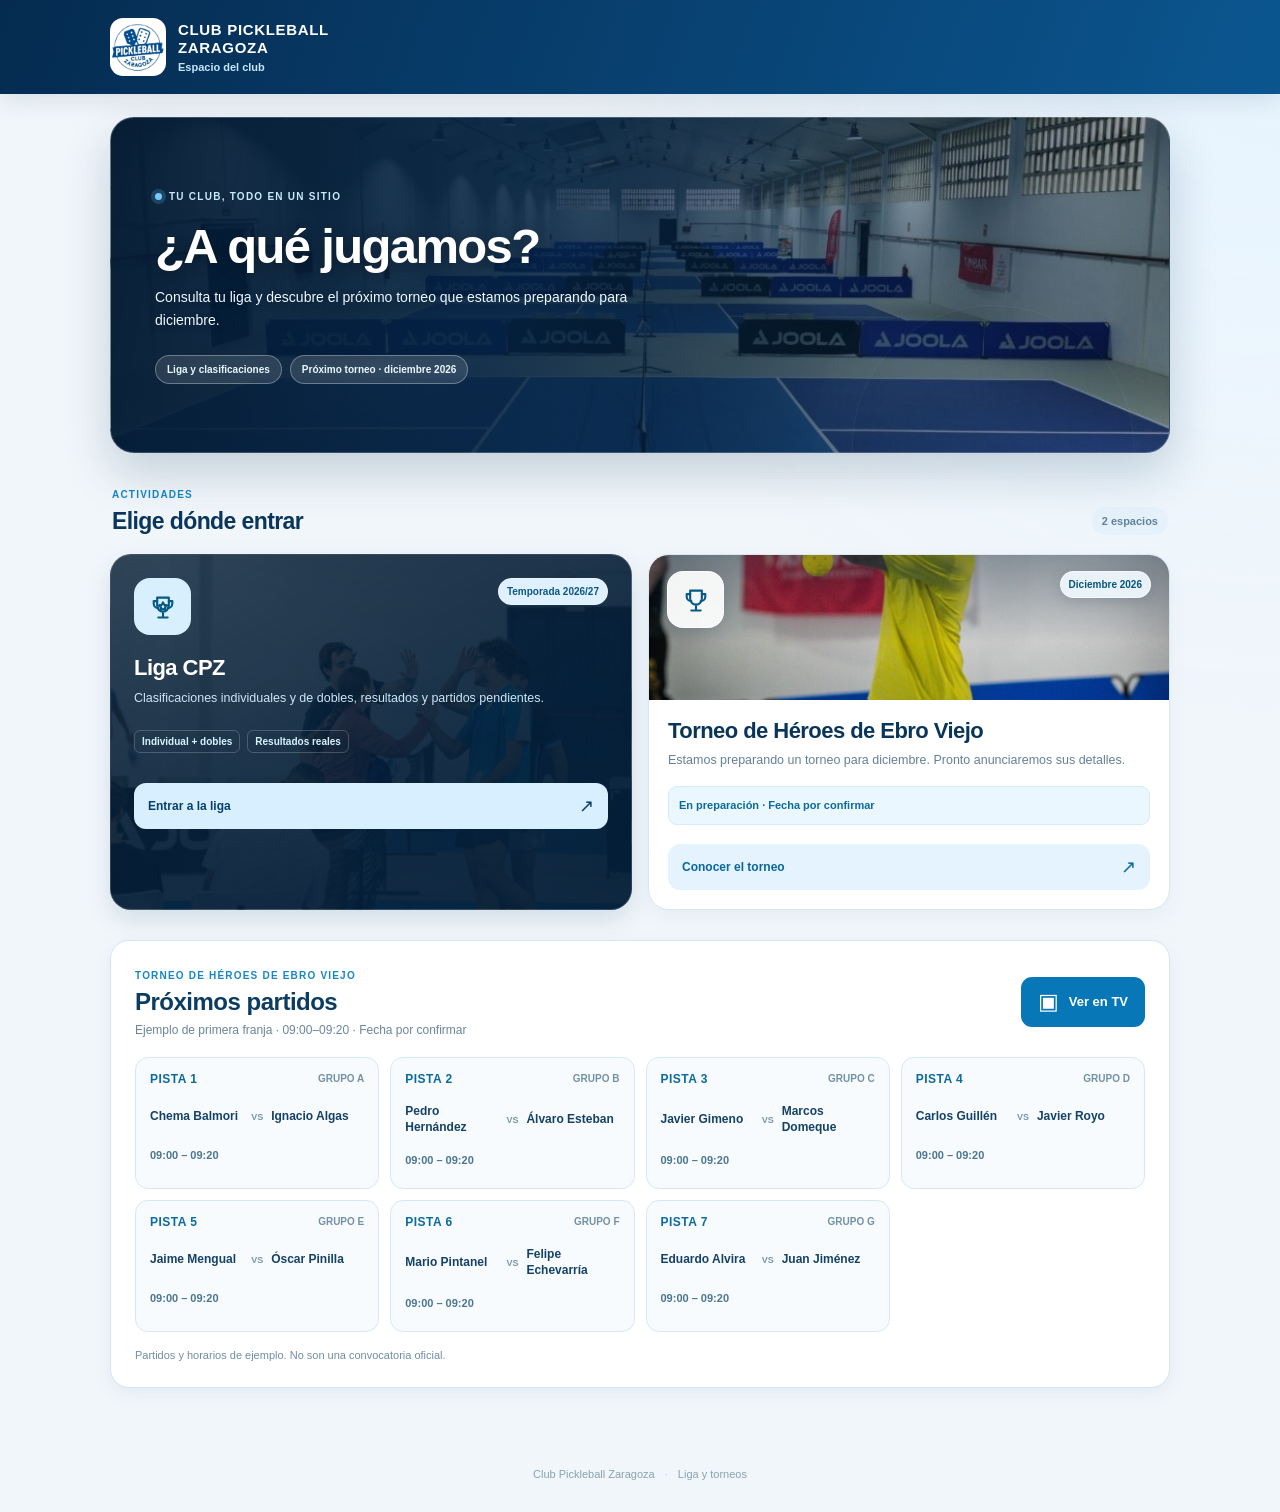
==== commit 90531732: "feat(lab): add first seven 09:00 fixtures to home and fullscreen TV scoreboard" ====
--- a/club-portal.html
+++ b/club-portal.html
@@ -9,6 +9,7 @@
 <link rel="stylesheet" href="./club-portal.css">
 <script defer src="./lab-data.js"></script>
 <script defer src="./tournament-groups.js"></script>
+<script defer src="./tournament-brackets.js"></script>
 <script defer src="./ranking-engine.js"></script>
 <script defer src="./club-portal.js"></script>
 </head>
@@ -67,6 +68,18 @@
         <button type="button" class="card-link" data-go="torneo">Conocer el torneo <span aria-hidden="true">↗</span></button>
       </article>
     </div>
+    <section class="upcoming-section" aria-labelledby="upcomingTitle">
+      <div class="upcoming-section-heading">
+        <div>
+          <span class="small-label">TORNEO DE HÉROES DE EBRO VIEJO</span>
+          <h2 id="upcomingTitle">Próximos partidos</h2>
+          <p>Ejemplo de primera franja · 09:00–09:20 · Fecha por confirmar</p>
+        </div>
+        <button type="button" id="openTvBoard" class="tv-open-button" aria-controls="tvBoard"><span aria-hidden="true">▣</span> Ver en TV</button>
+      </div>
+      <div id="upcomingMatches" class="upcoming-matches" aria-label="Partidos de las siete pistas de 09:00 a 09:20"></div>
+      <p class="upcoming-disclaimer">Partidos y horarios de ejemplo. No son una convocatoria oficial.</p>
+    </section>
   </section>
 
   <section id="areaScreen" class="screen" hidden>
@@ -103,9 +116,39 @@
         <p class="tournament-explanation">Horarios orientativos desde las 09:00 · Fecha por confirmar · Clasificación sin resultados.</p>
         <div id="tournamentGroups" class="tournament-group-detail" aria-live="polite"></div>
       </section>
+      <section class="tournament-knockout" aria-labelledby="knockoutTitle">
+        <div class="tournament-knockout-heading">
+          <span class="small-label">FASE FINAL</span>
+          <h3 id="knockoutTitle">Eliminatorias y clasificación final</h3>
+          <p>Los dos primeros de cada grupo juegan el cuadro principal. Los otros dos disputan la consolación.</p>
+        </div>
+        <div class="knockout-tabs" role="group" aria-label="Elegir cuadro de eliminatorias">
+          <button type="button" id="knockoutChampionship" class="knockout-tab is-active" data-bracket="championship" aria-pressed="true">Campeonato · 1.º–14.º</button>
+          <button type="button" id="knockoutConsolation" class="knockout-tab" data-bracket="consolation" aria-pressed="false">Consolación · 15.º–28.º</button>
+        </div>
+        <p class="knockout-info">14 participantes por cuadro. Los 2 con mejor diferencia de puntos de la fase de grupos pasan directamente a cuartos. Si hay empate exacto, el pase queda pendiente de desempate.</p>
+        <div id="tournamentBracket" class="knockout-content" aria-live="polite"></div>
+        <details class="tournament-placements" id="tournamentPlacements">
+          <summary>Clasificación final · puestos 1.º al 28.º</summary>
+          <p>Los puestos se asignarán cuando se hayan disputado todas las eliminatorias y partidos de clasificación.</p>
+          <div id="tournamentPlacementList"></div>
+        </details>
+      </section>
     </div>
   </section>
 </main>
+<section id="tvBoard" class="tv-board" role="dialog" aria-modal="true" aria-labelledby="tvBoardTitle" aria-describedby="tvBoardDescription" hidden tabindex="-1">
+  <header class="tv-board-header">
+    <div class="tv-board-heading">
+      <span class="tv-board-kicker">CLUB PICKLEBALL ZARAGOZA · TORNEO DE HÉROES DE EBRO VIEJO</span>
+      <h2 id="tvBoardTitle">Próximos partidos</h2>
+      <p id="tvBoardDescription">Primera franja · 09:00–09:20 · Ejemplo · Fecha por confirmar</p>
+    </div>
+    <button type="button" id="closeTvBoard" class="tv-close-button" aria-label="Cerrar pantalla de partidos">Salir <span aria-hidden="true">×</span></button>
+  </header>
+  <div id="tvMatches" class="tv-matches" aria-label="Siete pistas y partidos de las 09:00"></div>
+  <footer class="tv-board-footer">HORARIOS DE EJEMPLO · TODAVÍA SIN CONVOCATORIA CONFIRMADA</footer>
+</section>
 <footer class="site-footer">Club Pickleball Zaragoza <span>·</span> Liga y torneos</footer>
 </body>
 </html>
--- a/club-portal.css
+++ b/club-portal.css
@@ -453,3 +453,133 @@
  .tournament-fixture-time small{color:#a9c5d8}
  .tournament-pending{background:#26485f;color:#c2dbed}
 }
+
+/* Cuadros de 14 participantes: campeonato y consolación con todos los puestos. */
+.tournament-knockout{margin-top:27px;border-top:1px solid #ddeaf3;padding-top:25px}
+.tournament-knockout-heading h3{font-size:22px;color:#103e63;letter-spacing:-.3px;margin:7px 0}
+.tournament-knockout-heading p{font-size:12px;color:#608199;line-height:1.6;margin:0}
+.knockout-tabs{display:grid;grid-template-columns:1fr 1fr;gap:8px;margin-top:19px;padding:6px;background:#e9f2f9;border-radius:13px}
+.knockout-tab{min-height:49px;padding:10px 12px;background:transparent;color:#47738f;border:1px solid transparent;border-radius:9px;font-size:12px;font-weight:900}
+.knockout-tab.is-active{background:white;border-color:#d5e6f1;color:#09699f;box-shadow:0 3px 12px #0c567414}
+.knockout-info{font-size:11px;line-height:1.65;color:#6e899d;margin:14px 0}
+.knockout-content{border:1px solid #dce9f3;border-radius:15px;background:#fbfdff;padding:16px}
+.knockout-selected-header{display:flex;justify-content:space-between;align-items:baseline;gap:8px;margin-bottom:13px}
+.knockout-selected-header h4{margin:0;font-size:18px;color:#103e63}
+.knockout-selected-header span{font-size:11px;font-weight:750;color:#68899e}
+.knockout-round{border:1px solid #dce9f3;border-radius:11px;margin-bottom:11px;overflow:hidden;background:white}
+.knockout-round:last-child{margin-bottom:0}
+.knockout-round-summary{padding:15px;display:flex;align-items:center;justify-content:space-between;gap:9px;background:#edf6fc;cursor:pointer;list-style:none}
+.knockout-round-summary::-webkit-details-marker{display:none}
+.knockout-round-summary:after{content:'⌄';font-size:19px;color:#427b9b}
+.knockout-round[open] .knockout-round-summary:after{transform:rotate(180deg)}
+.knockout-round-summary strong{font-size:14px;color:#15476a}
+.knockout-round-summary span{font-size:10px;font-weight:850;color:#61849d;margin-left:auto}
+.knockout-round-desc{margin:13px 15px 0;color:#64849a;font-size:11px;line-height:1.65}
+.knockout-match-grid{display:grid;grid-template-columns:repeat(2,minmax(0,1fr));gap:10px;padding:14px}
+.knockout-match{border:1px solid #dceaf4;border-radius:11px;background:#fbfdff;padding:13px;min-width:0}
+.knockout-match-head{display:flex;justify-content:space-between;align-items:center;gap:8px}
+.knockout-match-id{font-size:11px;font-weight:900;color:#186a9a}
+.knockout-match-place{font-size:10px;color:#1f719f;background:#eaf5fd;padding:5px 7px;border-radius:999px;font-weight:850}
+.knockout-match-state{font-size:10px;color:#738da1;font-weight:850}
+.knockout-match-players{display:grid;grid-template-columns:minmax(0,1fr) 22px minmax(0,1fr);gap:5px;align-items:center;margin-top:12px}
+.knockout-match-slot{padding:12px 8px;background:#f0f6fb;border-radius:8px;min-height:49px;display:flex;align-items:center;font-size:11px;font-weight:800;color:#315c79;overflow-wrap:anywhere}
+.knockout-match-vs{text-align:center;font-size:9px;font-weight:950;color:#8da4b4}
+.tournament-placements{border:1px solid #dce9f3;background:#fafdff;border-radius:13px;margin-top:17px;padding:0 15px 14px}
+.tournament-placements summary{padding:17px 0;font-size:13px;font-weight:900;color:#146593;cursor:pointer}
+.tournament-placements>p{font-size:11px;color:#608198;line-height:1.6}
+#tournamentPlacementList{display:grid;grid-template-columns:1fr 1fr;gap:16px}
+.knockout-placement-column h4{font-size:13px;margin:10px 0;color:#1a577d}
+.knockout-placement-list{list-style:none;padding:0;margin:0}
+.knockout-placement-list li{display:flex;justify-content:space-between;border-bottom:1px solid #e4edf4;padding:8px 0;font-size:11px;color:#6f8a9d}
+.knockout-placement-list li strong{font-size:12px;color:#1e5e83}
+@media(max-width:700px){
+ .tournament-knockout{margin-top:22px;padding-top:20px}
+ .tournament-knockout-heading h3{font-size:19px}
+ .knockout-tabs{gap:4px;padding:5px}
+ .knockout-tab{font-size:11px;padding:8px 6px}
+ .knockout-content{padding:10px}
+ .knockout-selected-header{align-items:flex-start;flex-direction:column}
+ .knockout-match-grid{grid-template-columns:1fr;padding:10px}
+ .knockout-match{padding:11px}
+ .knockout-round-summary{padding:12px}
+ .knockout-match-slot{padding:10px 7px;min-height:45px}
+ .knockout-match-players{gap:3px}
+ #tournamentPlacementList{grid-template-columns:1fr;gap:8px}
+}
+@media(prefers-color-scheme:dark){
+ .tournament-knockout{border-color:#34526b}
+ .tournament-knockout-heading h3,.knockout-selected-header h4{color:#eaf6ff}
+ .tournament-knockout-heading p,.knockout-info,.knockout-selected-header span{color:#aec7d8}
+ .knockout-tabs{background:#1e384c}
+ .knockout-tab{color:#a9c5d7}
+ .knockout-tab.is-active{background:#284d66;color:#e5f6ff;border-color:#47718b}
+ .knockout-content,.knockout-round,.knockout-match,.tournament-placements{background:#1c3549;border-color:#37566e}
+ .knockout-round-summary{background:#24455c}
+ .knockout-round-summary strong,.knockout-match-id,.tournament-placements summary,.knockout-placement-column h4{color:#d9efff}
+ .knockout-round-summary span,.knockout-round-desc,.knockout-match-state,.tournament-placements>p{color:#adcadf}
+ .knockout-match-slot{background:#284a61;color:#e4f4ff}
+ .knockout-match-place{background:#2b5875;color:#d0edff}
+ .knockout-placement-list li{border-color:#3b576d;color:#b6cddf}
+ .knockout-placement-list li strong{color:#d3efff}
+}
+
+/* Portada: primera franja de siete pistas. Todas las tarjetas abren modo TV. */
+.upcoming-section{margin-top:30px;padding:24px;border:1px solid #d8e6f2;border-radius:19px;background:#fff;box-shadow:0 6px 18px #174e7010}
+.upcoming-section-heading{display:flex;justify-content:space-between;align-items:center;gap:18px;margin-bottom:18px}
+.upcoming-section-heading h2{font-size:24px;letter-spacing:-.5px;color:#0b3c61;margin:5px 0}
+.upcoming-section-heading p{font-size:12px;color:#6a8599;margin:0;line-height:1.5}
+.tv-open-button{display:inline-flex;align-items:center;justify-content:center;gap:10px;flex-shrink:0;min-height:48px;padding:12px 17px;background:#0877b8;color:white;font-size:13px;font-weight:900;border:0;border-radius:11px}
+.tv-open-button:hover{background:#08679f}
+.tv-open-button span{font-size:22px}
+.upcoming-matches{display:grid;grid-template-columns:repeat(auto-fit,minmax(230px,1fr));gap:11px}
+.upcoming-match{display:grid;gap:10px;text-align:left;background:#f8fbfe;color:#144266;border:1px solid #d8e7f3;border-radius:13px;min-height:132px;padding:14px;cursor:pointer}
+.upcoming-match:hover{background:#edf7ff;border-color:#7fbce5}
+.upcoming-match-top,.tv-match-top{display:flex;justify-content:space-between;align-items:center;gap:10px}
+.upcoming-match-top strong{font-size:12px;letter-spacing:.04em;color:#0b6a9e}
+.upcoming-match-top span{font-size:10px;color:#7391a5;font-weight:900}
+.upcoming-match-players{display:flex;align-items:center;gap:8px;min-width:0;overflow-wrap:anywhere}
+.upcoming-match-players strong{flex:1;min-width:0;font-size:12px;line-height:1.32}
+.upcoming-match-players span{font-size:9px;color:#7895aa;font-weight:950}
+.upcoming-match-time{font-size:11px;color:#4c7691;font-weight:800;font-variant-numeric:tabular-nums}
+.upcoming-disclaimer{font-size:11px;color:#708da2;line-height:1.5;margin:15px 0 0}
+@media(max-width:700px){
+ .upcoming-section{margin-top:20px;padding:17px 13px}
+ .upcoming-section-heading{flex-direction:column;align-items:stretch;gap:13px}
+ .upcoming-section-heading h2{font-size:22px}
+ .tv-open-button{width:100%}
+ .upcoming-matches{grid-template-columns:1fr;gap:9px}
+ .upcoming-match{min-height:105px}
+}
+/* Pantalla de televisión: ocupa todo el viewport, con o sin Fullscreen API. */
+body.tv-mode-open{overflow:hidden}
+.tv-board{position:fixed;inset:0;z-index:10000;display:flex;flex-direction:column;gap:clamp(12px,2vh,24px);width:100%;height:100vh;height:100dvh;overflow:auto;padding:clamp(16px,2.2vw,38px);background:#061d34;color:#fff}
+.tv-board[hidden]{display:none!important}
+.tv-board:fullscreen{width:100vw;height:100vh;overflow:auto;background:#061d34}
+.tv-board-header{display:flex;justify-content:space-between;align-items:flex-start;gap:20px}
+.tv-board-kicker{display:block;color:#9fd6ff;font-size:clamp(11px,1.25vw,17px);font-weight:900;letter-spacing:.1em}
+.tv-board-heading h2{font-size:clamp(34px,4.2vw,72px);letter-spacing:-.035em;margin:5px 0 2px;line-height:1.07;color:#fff}
+.tv-board-heading p{font-size:clamp(15px,1.7vw,26px);color:#c0e6ff;margin:9px 0 0;font-variant-numeric:tabular-nums;font-weight:800}
+.tv-close-button{flex-shrink:0;display:flex;align-items:center;gap:12px;padding:12px 18px;background:#244967;color:#fff;border:1px solid #5986a7;border-radius:12px;min-height:48px;font-size:14px;font-weight:850}
+.tv-close-button span{font-size:27px;line-height:1}
+.tv-matches{display:grid;grid-template-columns:repeat(4,minmax(0,1fr));grid-auto-rows:minmax(185px,1fr);gap:clamp(10px,1.2vw,22px);flex:1;min-height:0}
+.tv-match{display:flex;flex-direction:column;justify-content:space-between;gap:12px;min-width:0;border:1px solid #42749c;background:linear-gradient(138deg,#13486e,#0b304d);border-radius:17px;padding:clamp(14px,1.5vw,26px)}
+.tv-match-top strong{font-size:clamp(17px,1.7vw,28px);font-weight:950;letter-spacing:.04em;color:#fff}
+.tv-match-top span{font-size:clamp(12px,1vw,18px);font-weight:900;color:#a3d6f6}
+.tv-match-players{display:flex;flex-direction:column;justify-content:center;gap:clamp(4px,.6vw,12px);flex:1;overflow-wrap:anywhere;text-align:center}
+.tv-match-players strong{font-size:clamp(17px,1.7vw,29px);font-weight:900;line-height:1.18;color:#fff}
+.tv-match-players span{font-size:clamp(13px,1.1vw,18px);font-weight:900;color:#79c7f3}
+.tv-match-time{display:block;text-align:center;padding:9px;background:#d5edff;border-radius:10px;color:#0e466a;font-size:clamp(16px,1.5vw,25px);font-weight:950;font-variant-numeric:tabular-nums}
+.tv-board-footer{font-size:clamp(11px,1vw,17px);color:#a7cde7;font-weight:750;text-align:center;letter-spacing:.09em}
+@media(min-width:1200px) and (min-height:700px){.tv-matches{grid-template-columns:repeat(4,minmax(0,1fr));grid-template-rows:repeat(2,minmax(0,1fr))}}
+@media(max-width:1199px){.tv-matches{grid-template-columns:repeat(3,minmax(0,1fr));grid-auto-rows:minmax(210px,1fr)}}
+@media(max-width:760px){.tv-board{padding:15px}.tv-board-header{gap:10px}.tv-board-kicker{font-size:10px}.tv-board-heading h2{font-size:31px}.tv-board-heading p{font-size:13px}.tv-close-button{font-size:12px;padding:8px 11px}.tv-matches{grid-template-columns:repeat(2,minmax(0,1fr));grid-auto-rows:minmax(185px,1fr)}.tv-match{padding:12px}.tv-match-players strong{font-size:15px}.tv-match-time{font-size:14px}.tv-match-top strong{font-size:15px}.tv-match-top span{font-size:10px}}
+@media(max-width:460px){.tv-matches{grid-template-columns:1fr;grid-auto-rows:minmax(135px,1fr)}.tv-match-players strong{font-size:18px}.tv-board-footer{font-size:10px}}
+@media(prefers-color-scheme:dark){
+ .upcoming-section{background:#152a3d;border-color:#2d4b62}
+ .upcoming-section-heading h2{color:#f2f8ff}
+ .upcoming-section-heading p,.upcoming-disclaimer{color:#b1c7d9}
+ .upcoming-match{background:#1b3449;border-color:#375a71;color:#e3f5ff}
+ .upcoming-match:hover{background:#234b65}
+ .upcoming-match-top strong{color:#b7e2ff}
+ .upcoming-match-top span,.upcoming-match-time{color:#afcadc}
+}
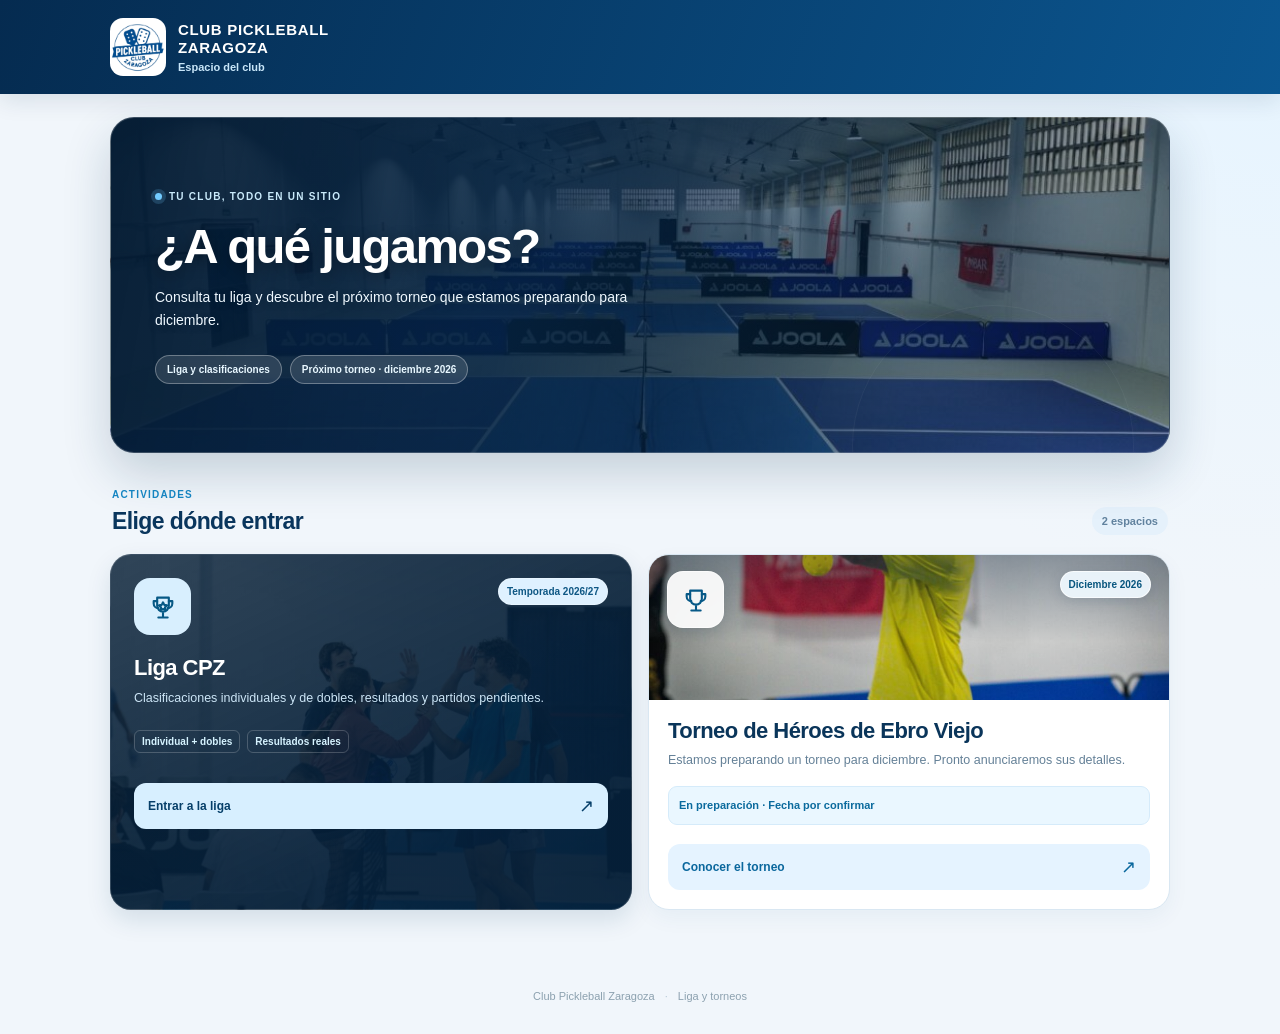
==== commit 6301dc1e: "refactor(lab): move first upcoming matches and TV launch into tournament section" ====
--- a/club-portal.html
+++ b/club-portal.html
@@ -68,18 +68,7 @@
         <button type="button" class="card-link" data-go="torneo">Conocer el torneo <span aria-hidden="true">↗</span></button>
       </article>
     </div>
-    <section class="upcoming-section" aria-labelledby="upcomingTitle">
-      <div class="upcoming-section-heading">
-        <div>
-          <span class="small-label">TORNEO DE HÉROES DE EBRO VIEJO</span>
-          <h2 id="upcomingTitle">Próximos partidos</h2>
-          <p>Ejemplo de primera franja · 09:00–09:20 · Fecha por confirmar</p>
-        </div>
-        <button type="button" id="openTvBoard" class="tv-open-button" aria-controls="tvBoard"><span aria-hidden="true">▣</span> Ver en TV</button>
-      </div>
-      <div id="upcomingMatches" class="upcoming-matches" aria-label="Partidos de las siete pistas de 09:00 a 09:20"></div>
-      <p class="upcoming-disclaimer">Partidos y horarios de ejemplo. No son una convocatoria oficial.</p>
-    </section>
+
   </section>
 
   <section id="areaScreen" class="screen" hidden>
@@ -104,6 +93,18 @@
         <div class="tournament-detail"><span>Horarios de ejemplo</span><strong>09:00–11:00</strong><small>6 partidos de 20 min por pista</small></div>
         <div class="tournament-detail"><span>Inscripciones</span><strong>Aún no abiertas</strong><small>Participantes de ejemplo</small></div>
       </div>
+      <section class="upcoming-section" aria-labelledby="upcomingTitle">
+        <div class="upcoming-section-heading">
+          <div>
+            <span class="small-label">TORNEO DE HÉROES DE EBRO VIEJO</span>
+            <h2 id="upcomingTitle">Próximos partidos</h2>
+            <p>Ejemplo de primera franja · 09:00–09:20 · Fecha por confirmar</p>
+          </div>
+          <button type="button" id="openTvBoard" class="tv-open-button" aria-controls="tvBoard"><span aria-hidden="true">▣</span> Ver en TV</button>
+        </div>
+        <div id="upcomingMatches" class="upcoming-matches" aria-label="Partidos de las siete pistas de 09:00 a 09:20"></div>
+        <p class="upcoming-disclaimer">Partidos y horarios de ejemplo. No son una convocatoria oficial.</p>
+      </section>
       <section class="tournament-groups-section" aria-labelledby="tournamentGroupsTitle">
         <div class="tournament-groups-heading">
           <div><span class="small-label">FASE DE GRUPOS</span><h3 id="tournamentGroupsTitle">Clasificación y partidos</h3></div>
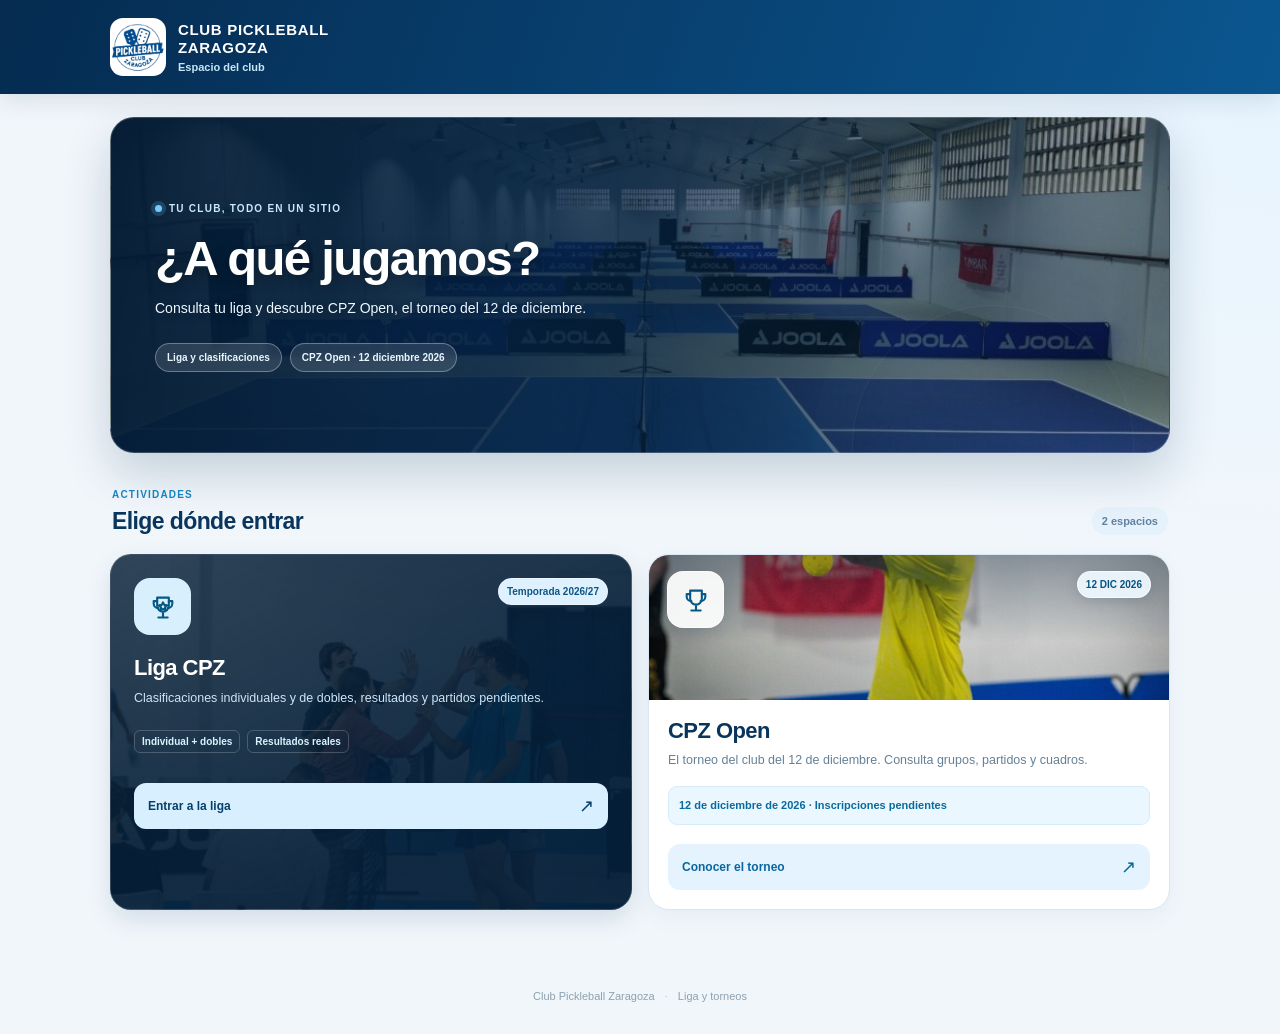
==== commit 205bd4ca: "feat(lab): rename tournament to official CPZ Open and display 12 December" ====
--- a/club-portal.html
+++ b/club-portal.html
@@ -28,8 +28,8 @@
       <div class="hero-content">
         <span class="eyebrow"><span class="pulse"></span> TU CLUB, TODO EN UN SITIO</span>
         <h1>¿A qué jugamos?</h1>
-        <p>Consulta tu liga y descubre el próximo torneo que estamos preparando para diciembre.</p>
-        <div class="hero-badges"><span>Liga y clasificaciones</span><span>Próximo torneo · diciembre 2026</span></div>
+        <p>Consulta tu liga y descubre CPZ Open, el torneo del 12 de diciembre.</p>
+        <div class="hero-badges"><span>Liga y clasificaciones</span><span>CPZ Open · 12 diciembre 2026</span></div>
       </div>
       <div class="hero-art" aria-hidden="true">
         <svg viewBox="0 0 190 190" width="178" height="178" fill="none">
@@ -61,10 +61,10 @@
       <article class="service-card tournament-card">
         <div class="service-top"><span class="service-icon tournament-icon" aria-hidden="true">
           <svg width="28" height="28" viewBox="0 0 24 24" fill="none" stroke="currentColor" stroke-width="1.8" stroke-linecap="round" stroke-linejoin="round"><path d="M8 21h8M12 17v4M7 4h10v7a5 5 0 0 1-10 0V4Z"/><path d="M7 7H4v2a4 4 0 0 0 4 4M17 7h3v2a4 4 0 0 1-4 4"/></svg>
-        </span><span class="card-tag blue-tag">Diciembre 2026</span></div>
-        <h3>Torneo de Héroes de Ebro Viejo</h3>
-        <p>Estamos preparando un torneo para diciembre. Pronto anunciaremos sus detalles.</p>
-        <p class="activity-date">En preparación · Fecha por confirmar</p>
+        </span><span class="card-tag blue-tag">12 DIC 2026</span></div>
+        <h3>CPZ Open</h3>
+        <p>El torneo del club del 12 de diciembre. Consulta grupos, partidos y cuadros.</p>
+        <p class="activity-date">12 de diciembre de 2026 · Inscripciones pendientes</p>
         <button type="button" class="card-link" data-go="torneo">Conocer el torneo <span aria-hidden="true">↗</span></button>
       </article>
     </div>
@@ -83,12 +83,12 @@
    </div>
     <div id="tournamentPanel" class="module-panel tournament-panel" hidden>
       <div class="tournament-overview">
-        <span class="small-label">PRÓXIMO TORNEO · DICIEMBRE 2026</span>
-        <h2>Torneo de Héroes de Ebro Viejo</h2>
-        <p>Una nueva cita para disfrutar del pickleball. Descubre los grupos y la información del torneo.</p>
+        <span class="small-label">CPZ OPEN · 12 DICIEMBRE 2026</span>
+        <h2>CPZ Open</h2>
+        <p>El torneo CPZ Open ya tiene fecha. Descubre los grupos, los partidos de ejemplo y los cuadros.</p>
       </div>
       <div class="tournament-detail-grid">
-        <div class="tournament-detail"><span>Cuándo</span><strong>Diciembre de 2026</strong><small>Día y horario por confirmar</small></div>
+        <div class="tournament-detail"><span>Cuándo</span><strong>12 de diciembre de 2026</strong><small>Horarios de ejemplo, aún no definitivos</small></div>
         <div class="tournament-detail"><span>Grupos y pistas</span><strong>7 grupos de 4</strong><small>Pistas 1 a 7</small></div>
         <div class="tournament-detail"><span>Horarios de ejemplo</span><strong>09:00–11:00</strong><small>6 partidos de 20 min por pista</small></div>
         <div class="tournament-detail"><span>Inscripciones</span><strong>Aún no abiertas</strong><small>Participantes de ejemplo</small></div>
@@ -96,9 +96,9 @@
       <section class="upcoming-section" aria-labelledby="upcomingTitle">
         <div class="upcoming-section-heading">
           <div>
-            <span class="small-label">TORNEO DE HÉROES DE EBRO VIEJO</span>
+            <span class="small-label">CPZ OPEN</span>
             <h2 id="upcomingTitle">Próximos partidos</h2>
-            <p>Ejemplo de primera franja · 09:00–09:20 · Fecha por confirmar</p>
+            <p>Ejemplo de primera franja · 09:00–09:20 · 12 de diciembre de 2026</p>
           </div>
           <button type="button" id="openTvBoard" class="tv-open-button" aria-controls="tvBoard"><span aria-hidden="true">▣</span> Ver en TV</button>
         </div>
@@ -114,7 +114,7 @@
           <label for="tournamentGroupSelect">Selecciona un grupo</label>
           <select id="tournamentGroupSelect" aria-label="Seleccionar grupo y pista"></select>
         </div>
-        <p class="tournament-explanation">Horarios orientativos desde las 09:00 · Fecha por confirmar · Clasificación sin resultados.</p>
+        <p class="tournament-explanation">Horarios orientativos desde las 09:00 · 12 de diciembre de 2026 · Clasificación sin resultados.</p>
         <div id="tournamentGroups" class="tournament-group-detail" aria-live="polite"></div>
       </section>
       <section class="tournament-knockout" aria-labelledby="knockoutTitle">
@@ -141,9 +141,9 @@
 <section id="tvBoard" class="tv-board" role="dialog" aria-modal="true" aria-labelledby="tvBoardTitle" aria-describedby="tvBoardDescription" hidden tabindex="-1">
   <header class="tv-board-header">
     <div class="tv-board-heading">
-      <span class="tv-board-kicker">CLUB PICKLEBALL ZARAGOZA · TORNEO DE HÉROES DE EBRO VIEJO</span>
+      <span class="tv-board-kicker">CLUB PICKLEBALL ZARAGOZA · CPZ OPEN</span>
       <h2 id="tvBoardTitle">Próximos partidos</h2>
-      <p id="tvBoardDescription">Primera franja · 09:00–09:20 · Ejemplo · Fecha por confirmar</p>
+      <p id="tvBoardDescription">Primera franja · 09:00–09:20 · Ejemplo · 12 de diciembre de 2026</p>
     </div>
     <button type="button" id="closeTvBoard" class="tv-close-button" aria-label="Cerrar pantalla de partidos">Salir <span aria-hidden="true">×</span></button>
   </header>
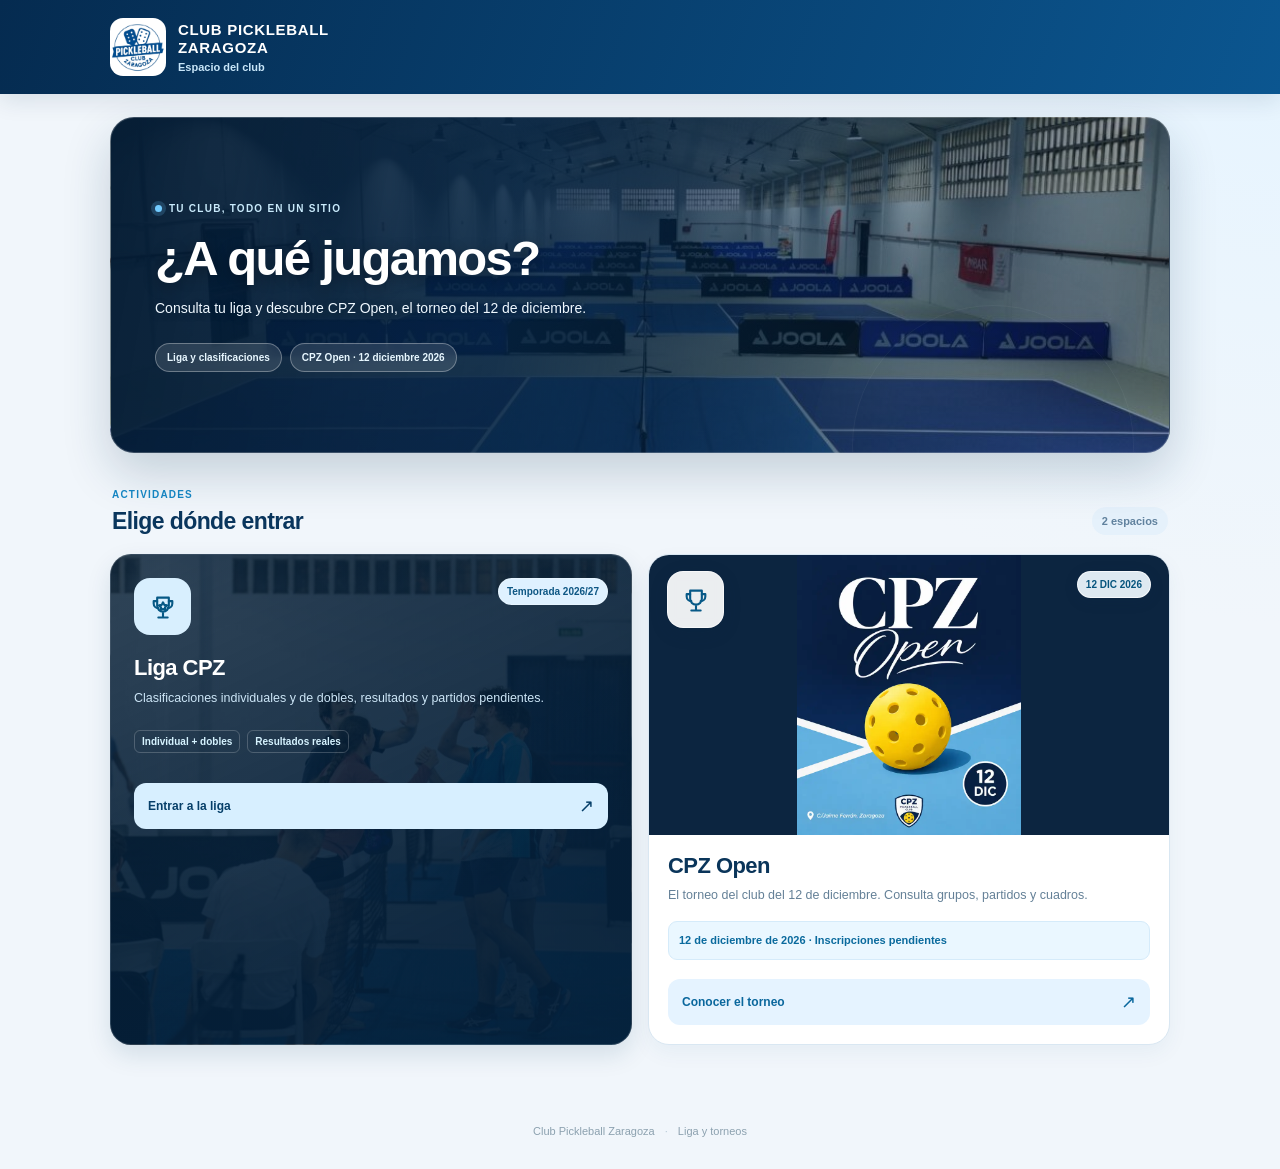
==== commit 2df59484: "feat(lab): use CPZ Open poster as home card image and tournament cover" ====
--- a/club-portal.html
+++ b/club-portal.html
@@ -82,17 +82,48 @@
      <a class="primary-action full" href="./liga.html">Abrir clasificaciones y resultados <span aria-hidden="true">↗</span></a>
    </div>
     <div id="tournamentPanel" class="module-panel tournament-panel" hidden>
-      <div class="tournament-overview">
-        <span class="small-label">CPZ OPEN · 12 DICIEMBRE 2026</span>
-        <h2>CPZ Open</h2>
-        <p>El torneo CPZ Open ya tiene fecha. Descubre los grupos, los partidos de ejemplo y los cuadros.</p>
+      <div class="cpz-open-cover" aria-label="Portada del CPZ Open">
+        <figure class="cpz-open-cover-poster">
+          <img src="./lab-assets/cpz-open-poster.webp" alt="Cartel CPZ Open: pelota amarilla de pickleball y fecha 12 DIC" width="720" height="900" fetchpriority="high">
+        </figure>
+        <div class="tournament-overview">
+          <span class="small-label">CPZ OPEN · 12 DICIEMBRE 2026</span>
+          <h2>CPZ Open</h2>
+          <p>Individual y dobles · formato tradicional · grupos y primeras eliminatorias a 11 · semifinal y final a 15.</p>
+          <p class="cpz-open-cover-date">Sábado 12 de diciembre · Zaragoza</p>
+        </div>
       </div>
       <div class="tournament-detail-grid">
         <div class="tournament-detail"><span>Cuándo</span><strong>12 de diciembre de 2026</strong><small>Horarios de ejemplo, aún no definitivos</small></div>
-        <div class="tournament-detail"><span>Grupos y pistas</span><strong>7 grupos de 4</strong><small>Pistas 1 a 7</small></div>
+        <div class="tournament-detail"><span>Grupos de prueba</span><strong>7 grupos de 4</strong><small>Individual · pistas 1 a 7</small></div>
         <div class="tournament-detail"><span>Horarios de ejemplo</span><strong>09:00–11:00</strong><small>6 partidos de 20 min por pista</small></div>
-        <div class="tournament-detail"><span>Inscripciones</span><strong>Aún no abiertas</strong><small>Participantes de ejemplo</small></div>
+        <div class="tournament-detail"><span>Modalidades</span><strong>Individual y dobles</strong><small>Inscripciones: Aún no abiertas</small></div>
       </div>
+      <section class="cpz-traditional" aria-labelledby="traditionalTitle">
+        <div class="cpz-traditional-top">
+          <span class="small-label">BASES DEL CPZ OPEN</span>
+          <h3 id="traditionalTitle">Formato tradicional</h3>
+          <p>Individual <span>·</span> Dobles</p>
+        </div>
+        <div class="cpz-scoring-grid">
+          <div class="cpz-scoring-card"><span>Fase de grupos y primeras eliminatorias</span><strong>A 11 puntos</strong></div>
+          <div class="cpz-scoring-card"><span>Semifinal y final</span><strong>Un set a 15</strong></div>
+        </div>
+        <h4 class="cpz-category-heading">Categorías y cambio de nivel</h4>
+        <div class="cpz-level-grid">
+          <article class="cpz-level-card">
+            <h5>4.5 / 5.0</h5><p>Grupos de 4</p>
+            <div class="cpz-movement"><strong>1.º y 2.º</strong><span>Suben a <b>5.0</b></span></div>
+            <div class="cpz-movement"><strong>3.º y 4.º</strong><span>Bajan a <b>4.5</b></span></div>
+          </article>
+          <article class="cpz-level-card">
+            <h5>3.5 / 4.0</h5><p>Grupos de 4</p>
+            <div class="cpz-movement"><strong>1.º y 2.º</strong><span>Suben a <b>4.0</b></span></div>
+            <div class="cpz-movement"><strong>3.º y 4.º</strong><span>Bajan a <b>3.5</b></span></div>
+          </article>
+        </div>
+        <p class="cpz-format-note">Grupos de ejemplo de individual todavía sin categoría asignada. Parejas y grupos de dobles pendientes de confirmar.</p>
+      </section>
       <section class="upcoming-section" aria-labelledby="upcomingTitle">
         <div class="upcoming-section-heading">
           <div>
@@ -103,35 +134,35 @@
           <button type="button" id="openTvBoard" class="tv-open-button" aria-controls="tvBoard"><span aria-hidden="true">▣</span> Ver en TV</button>
         </div>
         <div id="upcomingMatches" class="upcoming-matches" aria-label="Partidos de las siete pistas de 09:00 a 09:20"></div>
-        <p class="upcoming-disclaimer">Partidos y horarios de ejemplo. No son una convocatoria oficial.</p>
+        <p class="upcoming-disclaimer">Fase de grupos a 11 puntos · Nombres y horarios de ejemplo, no una convocatoria oficial.</p>
       </section>
       <section class="tournament-groups-section" aria-labelledby="tournamentGroupsTitle">
         <div class="tournament-groups-heading">
           <div><span class="small-label">FASE DE GRUPOS</span><h3 id="tournamentGroupsTitle">Clasificación y partidos</h3></div>
-          <span class="tournament-count">7 grupos · 7 pistas</span>
+          <span class="tournament-count">Individual · ejemplo</span>
         </div>
         <div class="tournament-select-row">
           <label for="tournamentGroupSelect">Selecciona un grupo</label>
           <select id="tournamentGroupSelect" aria-label="Seleccionar grupo y pista"></select>
         </div>
-        <p class="tournament-explanation">Horarios orientativos desde las 09:00 · 12 de diciembre de 2026 · Clasificación sin resultados.</p>
+        <p class="tournament-explanation">Individual de ejemplo, sin categoría asignada · Grupos a 11 puntos · Horarios orientativos desde las 09:00 · Clasificación sin resultados · Dobles pendiente de parejas.</p>
         <div id="tournamentGroups" class="tournament-group-detail" aria-live="polite"></div>
       </section>
       <section class="tournament-knockout" aria-labelledby="knockoutTitle">
         <div class="tournament-knockout-heading">
           <span class="small-label">FASE FINAL</span>
-          <h3 id="knockoutTitle">Eliminatorias y clasificación final</h3>
-          <p>Los dos primeros de cada grupo juegan el cuadro principal. Los otros dos disputan la consolación.</p>
+          <h3 id="knockoutTitle">Eliminatorias por niveles</h3>
+          <p>Los dos primeros suben de nivel y los dos últimos bajan: a 5.0/4.5 o a 4.0/3.5 según la categoría. Primera fase a 11 y semifinal y final a 15.</p>
         </div>
         <div class="knockout-tabs" role="group" aria-label="Elegir cuadro de eliminatorias">
-          <button type="button" id="knockoutChampionship" class="knockout-tab is-active" data-bracket="championship" aria-pressed="true">Campeonato · 1.º–14.º</button>
-          <button type="button" id="knockoutConsolation" class="knockout-tab" data-bracket="consolation" aria-pressed="false">Consolación · 15.º–28.º</button>
+          <button type="button" id="knockoutChampionship" class="knockout-tab is-active" data-bracket="championship" aria-pressed="true">Nivel superior · ejemplo</button>
+          <button type="button" id="knockoutConsolation" class="knockout-tab" data-bracket="consolation" aria-pressed="false">Nivel inferior · ejemplo</button>
         </div>
-        <p class="knockout-info">14 participantes por cuadro. Los 2 con mejor diferencia de puntos de la fase de grupos pasan directamente a cuartos. Si hay empate exacto, el pase queda pendiente de desempate.</p>
+        <p class="knockout-info">Cuadros ilustrativos sobre 7 grupos de individual, todavía sin separación por modalidades y categorías. Pases directos, rondas extra y desempates son propuestas del laboratorio, no reglas especificadas en el cartel.</p>
         <div id="tournamentBracket" class="knockout-content" aria-live="polite"></div>
         <details class="tournament-placements" id="tournamentPlacements">
-          <summary>Clasificación final · puestos 1.º al 28.º</summary>
-          <p>Los puestos se asignarán cuando se hayan disputado todas las eliminatorias y partidos de clasificación.</p>
+          <summary>Ranking completo de ejemplo · puestos 1.º al 28.º</summary>
+          <p>Propuesta del laboratorio: el cartel no define un ranking global ni estos partidos adicionales de clasificación.</p>
           <div id="tournamentPlacementList"></div>
         </details>
       </section>
@@ -143,7 +174,7 @@
     <div class="tv-board-heading">
       <span class="tv-board-kicker">CLUB PICKLEBALL ZARAGOZA · CPZ OPEN</span>
       <h2 id="tvBoardTitle">Próximos partidos</h2>
-      <p id="tvBoardDescription">Primera franja · 09:00–09:20 · Ejemplo · 12 de diciembre de 2026</p>
+      <p id="tvBoardDescription">Grupos a 11 · 09:00–09:20 · Ejemplo · 12 de diciembre de 2026</p>
     </div>
     <button type="button" id="closeTvBoard" class="tv-close-button" aria-label="Cerrar pantalla de partidos">Salir <span aria-hidden="true">×</span></button>
   </header>
--- a/club-portal.css
+++ b/club-portal.css
@@ -583,3 +583,56 @@
  .upcoming-match-top strong{color:#b7e2ff}
  .upcoming-match-top span,.upcoming-match-time{color:#afcadc}
 }
+
+/* Bases oficiales: formato tradicional y categorías del cartel. */
+.cpz-traditional{margin-top:24px;border:1px solid #d8e8f3;border-radius:16px;background:#f5fbff;overflow:hidden}
+.cpz-traditional-top{padding:22px;background:linear-gradient(120deg,#0b2c47,#164866);color:white}
+.cpz-traditional-top .small-label{color:#b7dff4}
+.cpz-traditional-top h3{font-size:clamp(23px,3vw,30px);line-height:1.2;letter-spacing:-.5px;margin:8px 0;color:white}
+.cpz-traditional-top p{font-size:15px;font-weight:950;color:#ffdf67;margin:0;letter-spacing:.04em}
+.cpz-traditional-top p span{margin:0 9px}
+.cpz-scoring-grid,.cpz-level-grid{display:grid;grid-template-columns:repeat(2,minmax(0,1fr));gap:13px;padding:16px 18px 0}
+.cpz-scoring-card,.cpz-level-card{padding:17px;border:1px solid #d9e8f3;border-radius:12px;background:#fff}
+.cpz-scoring-card{display:grid;gap:9px}
+.cpz-scoring-card span{font-size:11px;line-height:1.5;font-weight:800;color:#64829a}
+.cpz-scoring-card strong{font-size:21px;color:#0c547f}
+.cpz-category-heading{font-size:15px;color:#174c6d;margin:23px 18px 0}
+.cpz-level-grid{padding-bottom:16px}
+.cpz-level-card h5{font-size:24px;color:#b28509;font-weight:950;margin:0}
+.cpz-level-card>p{font-size:12px;color:#63829a;font-weight:800;margin:7px 0 14px}
+.cpz-movement{display:grid;grid-template-columns:minmax(70px,.6fr) 1fr;gap:12px;align-items:center;border-top:1px solid #e0ebf3;padding:12px 0;font-size:12px;color:#295b7a}
+.cpz-movement strong{font-size:12px;font-weight:950;color:#0a608c}
+.cpz-movement b{color:#0b75ad}
+.cpz-format-note{margin:0;padding:0 18px 20px;font-size:11px;line-height:1.6;color:#66869b}
+.knockout-score-rule{display:inline-block;margin:11px 0 0;background:#e8f4fc;border-radius:8px;color:#146b9c;padding:7px 9px;font-size:11px;font-weight:900}
+@media(max-width:700px){.cpz-scoring-grid,.cpz-level-grid{grid-template-columns:1fr;gap:10px;padding-left:14px;padding-right:14px}.cpz-traditional-top{padding:19px 15px}.cpz-category-heading{margin-left:14px}.cpz-format-note{padding:0 14px 17px}}
+@media(prefers-color-scheme:dark){
+ .cpz-traditional{background:#193549;border-color:#365a71}
+ .cpz-scoring-card,.cpz-level-card{background:#193144;border-color:#3a5a70}
+ .cpz-category-heading,.cpz-scoring-card strong,.cpz-movement strong{color:#deefff}
+ .cpz-scoring-card span,.cpz-level-card>p,.cpz-format-note,.cpz-movement{color:#bbd5e7}
+ .cpz-level-card h5{color:#ffde76}
+ .cpz-movement{border-color:#345b72}
+ .cpz-movement b{color:#97d9ff}
+ .knockout-score-rule{background:#26516e;color:#d9eeff}
+}
+
+/* Portada CPZ Open: cartel de referencia generado para el laboratorio. */
+.service-card.tournament-card .service-top{
+ height:280px;min-height:0;position:relative;
+ background-image:url("./lab-assets/cpz-open-poster.webp");
+ background-color:#0c2540;background-position:center;background-size:contain;background-repeat:no-repeat;
+}
+.cpz-open-cover{display:grid;grid-template-columns:minmax(190px,300px) minmax(0,1fr);gap:16px;align-items:stretch;margin-bottom:18px}
+.cpz-open-cover-poster{margin:0;overflow:hidden;border-radius:16px;background:#0b2744;box-shadow:0 8px 22px #0b2d4930}
+.cpz-open-cover-poster img{display:block;width:100%;height:auto;aspect-ratio:4/5;object-fit:contain}
+.cpz-open-cover .tournament-overview{display:flex;flex-direction:column;justify-content:center;align-items:flex-start;min-width:0;min-height:100%;border-radius:16px;padding:clamp(19px,3vw,37px);background:linear-gradient(140deg,#0b2948,#11527c)}
+.cpz-open-cover .tournament-overview h2{font-size:clamp(28px,3.5vw,41px)}
+.cpz-open-cover .tournament-overview .cpz-open-cover-date{margin-top:21px;color:#ffdd70;font-weight:900;font-size:clamp(13px,1.5vw,18px)}
+@media(max-width:700px){
+ .service-card.tournament-card .service-top{height:235px;min-height:0;background-position:center;background-size:contain}
+ .cpz-open-cover{grid-template-columns:1fr;gap:10px}
+ .cpz-open-cover-poster{max-width:370px;width:100%;justify-self:center}
+ .cpz-open-cover .tournament-overview{padding:20px 17px}
+ .cpz-open-cover .tournament-overview h2{font-size:28px}
+}
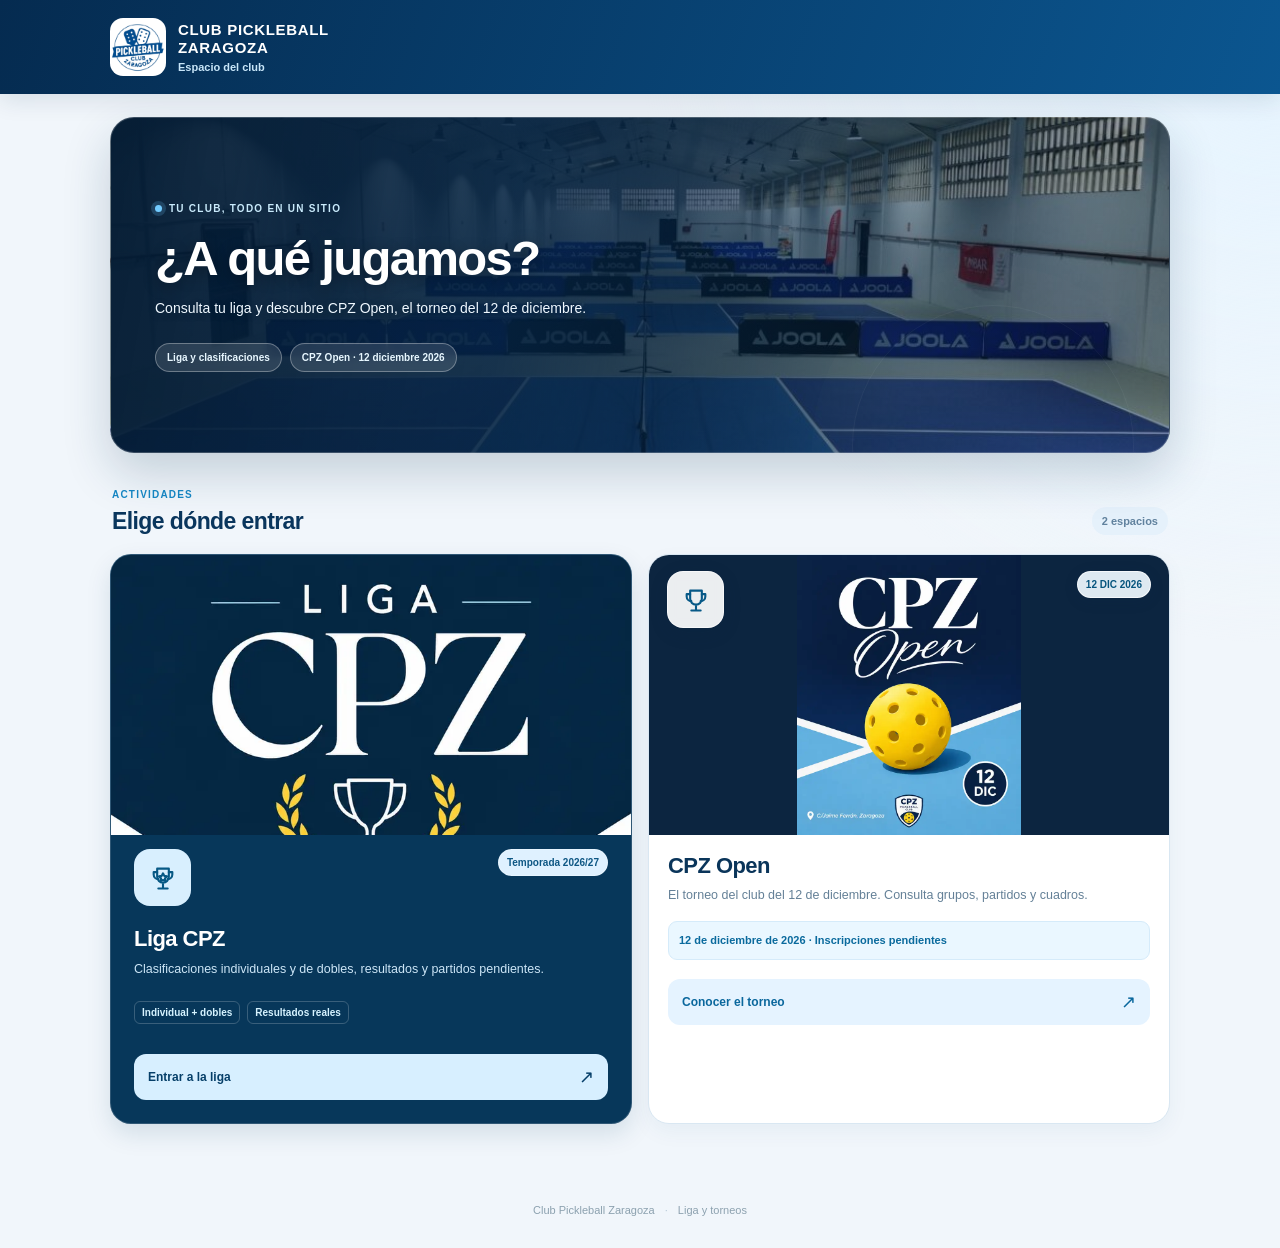
==== commit 0d97947f: "feat(lab): add Liga CPZ cover art alongside tournament poster" ====
--- a/club-portal.html
+++ b/club-portal.html
@@ -50,6 +50,9 @@
     </div>
     <div class="service-grid">
       <article class="service-card league-card">
+        <div class="league-card-poster">
+          <img src="./lab-assets/liga-cpz-poster.webp" alt="Portada de Liga CPZ con trofeo, pelota de pickleball y colores del club" width="777" height="850" loading="eager">
+        </div>
         <div class="service-top"><span class="service-icon league-icon" aria-hidden="true">
           <svg width="28" height="28" viewBox="0 0 24 24" fill="none" stroke="currentColor" stroke-width="1.8" stroke-linecap="round" stroke-linejoin="round"><path d="M8 21h8M12 17v4M7 4h10v7a5 5 0 0 1-10 0V4Z"/><path d="M7 7H4v2a4 4 0 0 0 4 4M17 7h3v2a4 4 0 0 1-4 4"/><path d="m12 8 1.1 2.2 2.4.4-1.8 1.7.4 2.4-2.1-1.1-2.1 1.1.4-2.4-1.8-1.7 2.4-.4Z"/></svg>
         </span><span class="card-tag green-tag">Temporada 2026/27</span></div>
@@ -78,8 +81,13 @@
       <div><span id="areaEyebrow" class="small-label">ACTIVIDAD DEL CLUB</span><h1 id="areaTitle">Actividad</h1><p id="areaDescription"></p></div>
     </div>
    <div id="leaguePlayer" class="module-panel" hidden>
-     <div class="feature-strip"><span class="feature-icon">🏆</span><div><strong>Clasificaciones y resultados</strong><p>Consulta la liga individual y de dobles, los marcadores por set y los próximos enfrentamientos.</p></div></div>
-     <a class="primary-action full" href="./liga.html">Abrir clasificaciones y resultados <span aria-hidden="true">↗</span></a>
+     <div class="league-player-intro">
+       <div class="league-player-poster"><img src="./lab-assets/liga-cpz-poster.webp" alt="Imagen de la Liga CPZ con trofeo de pickleball" width="777" height="850" loading="lazy"></div>
+       <div class="league-player-content">
+         <div class="feature-strip"><span class="feature-icon">🏆</span><div><strong>Clasificaciones y resultados</strong><p>Consulta la liga individual y de dobles, los marcadores por set y los próximos enfrentamientos.</p></div></div>
+         <a class="primary-action full" href="./liga.html">Abrir clasificaciones y resultados <span aria-hidden="true">↗</span></a>
+       </div>
+     </div>
    </div>
     <div id="tournamentPanel" class="module-panel tournament-panel" hidden>
       <div class="cpz-open-cover" aria-label="Portada del CPZ Open">
--- a/club-portal.css
+++ b/club-portal.css
@@ -636,3 +636,21 @@
  .cpz-open-cover .tournament-overview{padding:20px 17px}
  .cpz-open-cover .tournament-overview h2{font-size:28px}
 }
+
+/* Liga CPZ: portada visual propia, coordinada con la del CPZ Open. */
+.service-card.league-card{background-image:none;background-color:#07375a}
+.league-card-poster{margin:-23px -23px 14px;height:280px;background:#082840;display:grid;place-items:center;overflow:hidden;border-radius:20px 20px 0 0}
+.league-card-poster img{display:block;width:100%;height:100%;object-fit:contain;object-position:center}
+.league-player-intro{display:grid;grid-template-columns:minmax(190px,260px) minmax(0,1fr);gap:20px;align-items:stretch}
+.league-player-poster{display:grid;place-items:center;min-width:0;border-radius:16px;overflow:hidden;background:#082840}
+.league-player-poster img{display:block;width:100%;height:100%;max-height:335px;object-fit:contain}
+.league-player-content{display:flex;flex-direction:column;justify-content:center;gap:16px;min-width:0}
+.league-player-content .feature-strip{margin:0}
+.league-player-content .primary-action{margin:0}
+@media(max-width:900px){.league-card-poster{margin:-19px -19px 14px}}
+@media(max-width:700px){
+ .league-card-poster{margin:-18px -18px 12px;height:235px;border-radius:16px 16px 0 0}
+ .league-player-intro{grid-template-columns:1fr;gap:14px}
+ .league-player-poster{max-width:370px;width:100%;justify-self:center}
+ .league-player-poster img{height:265px;max-height:none}
+}
